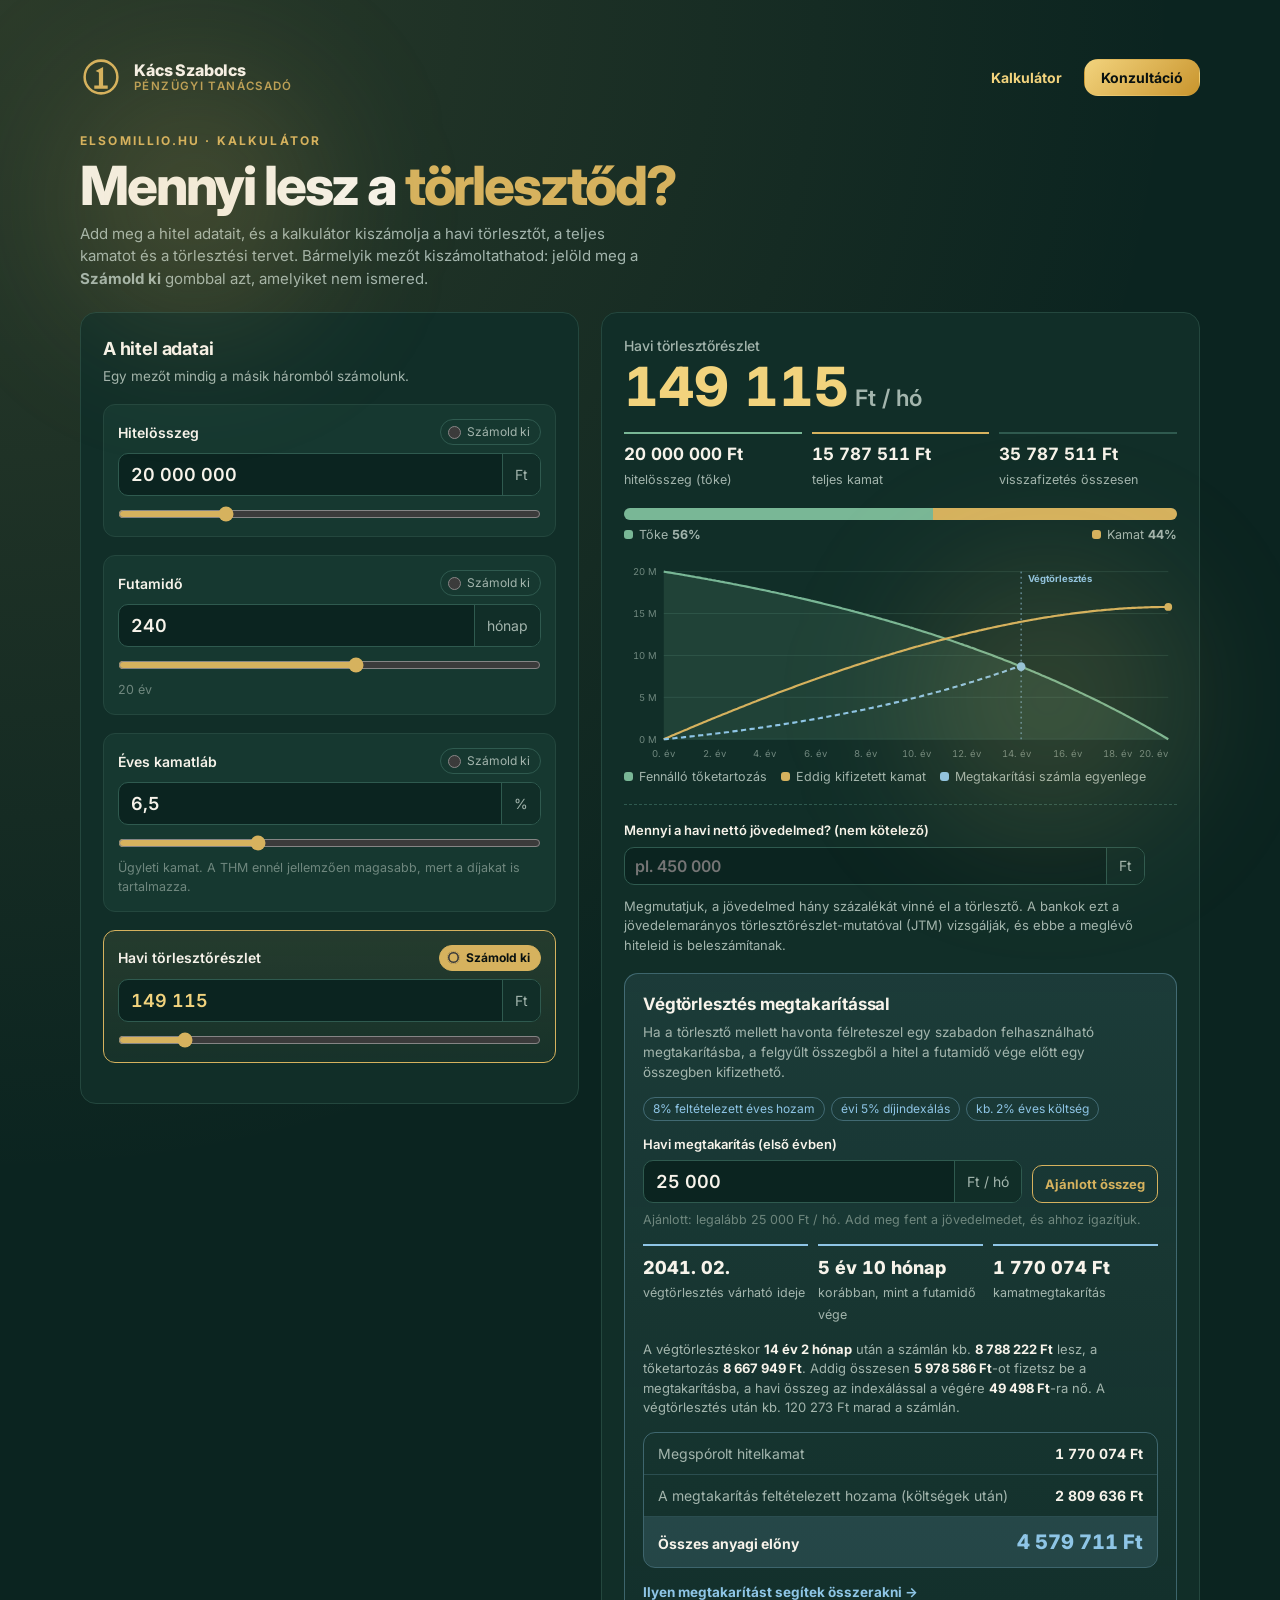
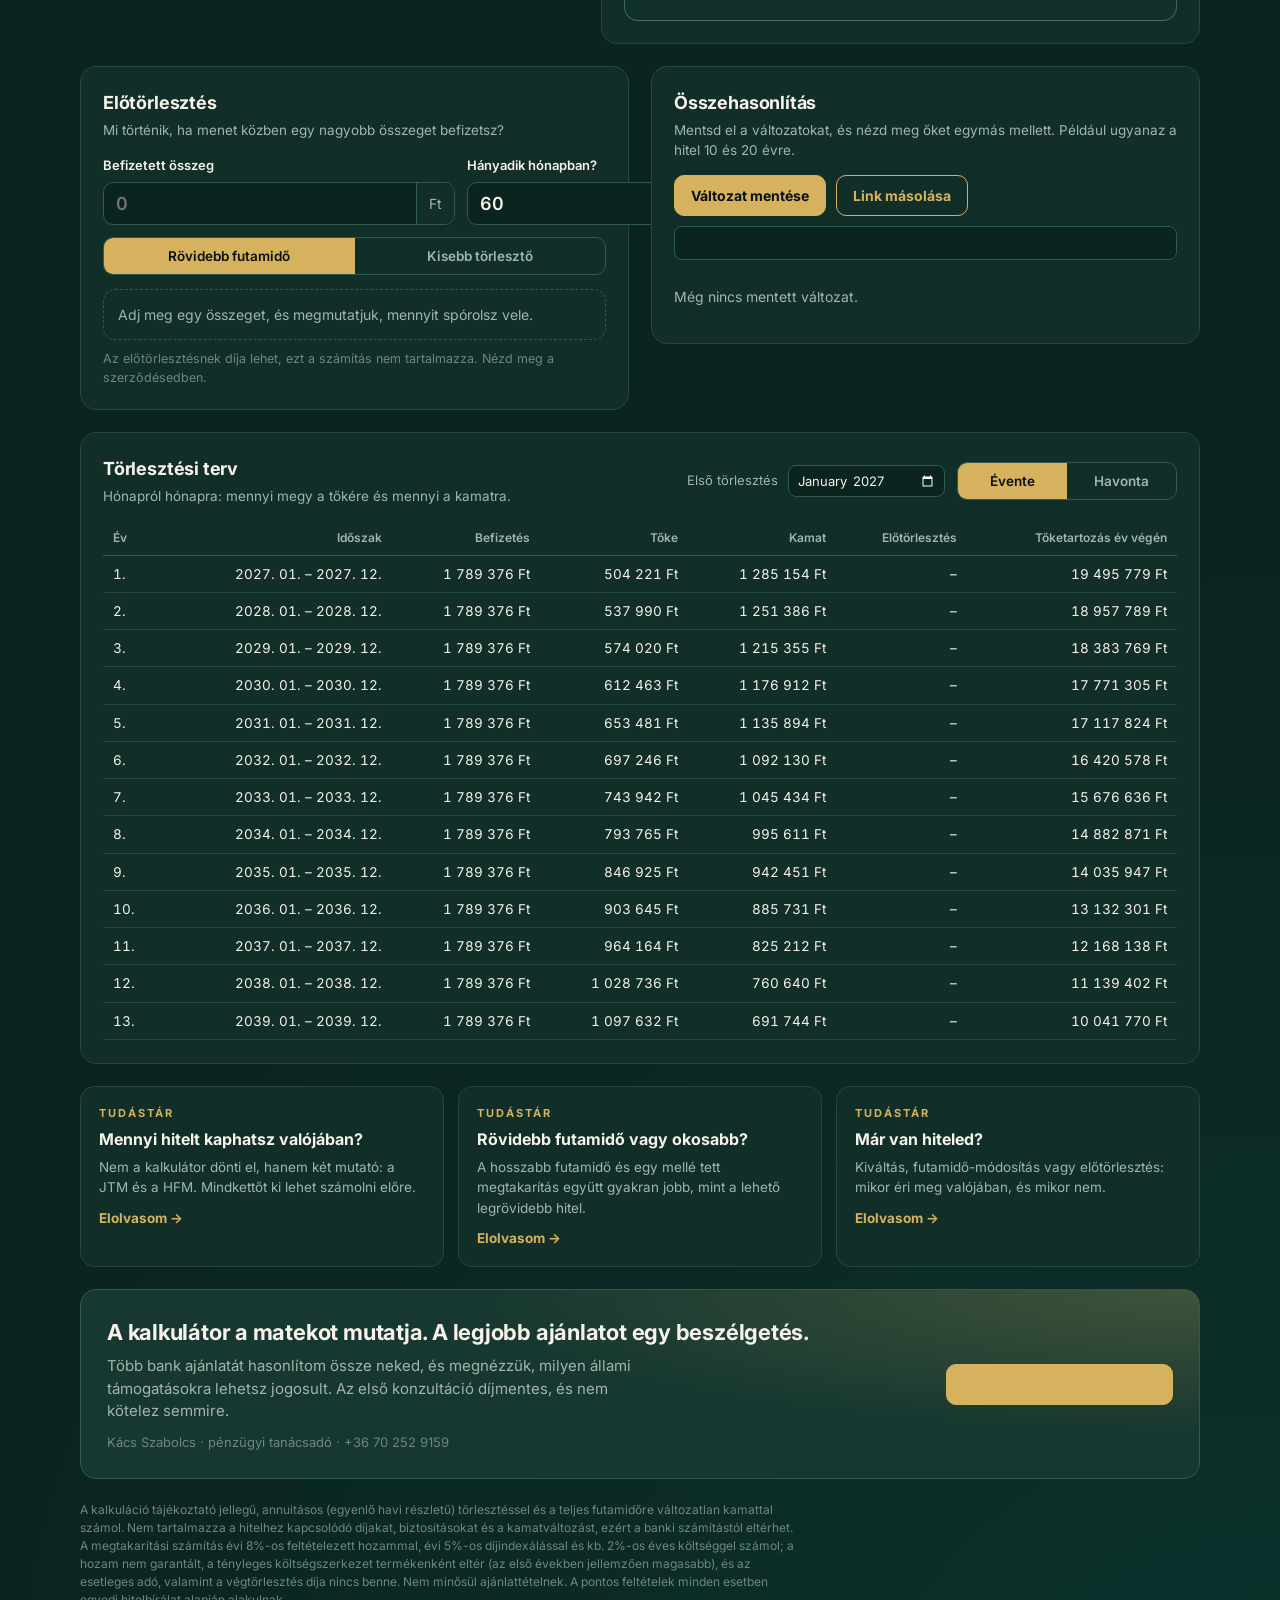
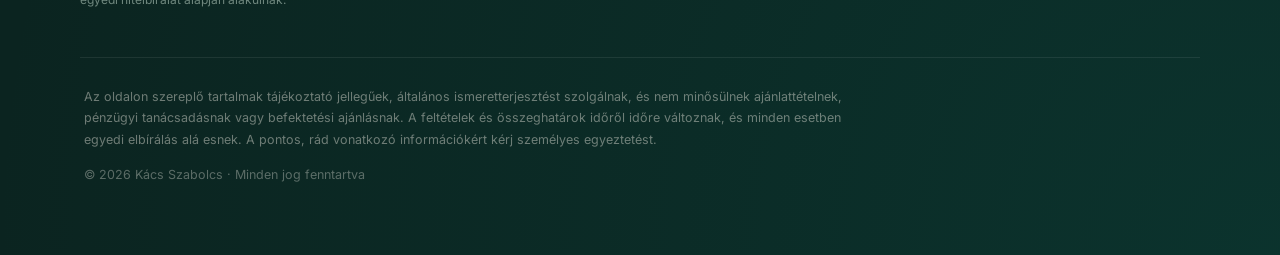
==== kalkulator.html @ 51ffd2d7 "Hitelkalkulátor aloldal, mini-kalkulátor, menü és kártyaháttérképek Új /kalkulator aloldal a kész ka" ====
<!doctype html>
<html lang="hu">
<head>
  <meta charset="utf-8" />
  <meta name="viewport" content="width=device-width, initial-scale=1" />
  <title>Hitelkalkulátor – törlesztő, előtörlesztés, végtörlesztés | elsomillio.hu</title>
  <meta name="description" content="Ingyenes annuitásos hitelkalkulátor: havi törlesztő, teljes kamat, törlesztési terv, előtörlesztés és végtörlesztés megtakarítással. Kács Szabolcs pénzügyi tanácsadó, elsomillio.hu." />
  <meta name="theme-color" content="#0b2420" />
  <link rel="canonical" href="https://elsomillio.hu/kalkulator" />

  <link rel="icon" href="/favicon.ico" sizes="any" />
  <link rel="icon" href="/favicon.svg" type="image/svg+xml" />
  <link rel="apple-touch-icon" href="/apple-touch-icon.png" />

  <meta property="og:type" content="website" />
  <meta property="og:site_name" content="elsomillio.hu" />
  <meta property="og:locale" content="hu_HU" />
  <meta property="og:url" content="https://elsomillio.hu/kalkulator" />
  <meta property="og:title" content="Hitelkalkulátor – mennyi lesz a törlesztőd?" />
  <meta property="og:description" content="Havi törlesztő, teljes kamat, előtörlesztés és végtörlesztés megtakarítással. Számold ki, mielőtt bemész a bankba." />
  <meta property="og:image" content="https://elsomillio.hu/og-image.png" />
  <meta property="og:image:width" content="1200" />
  <meta property="og:image:height" content="630" />
  <meta name="twitter:card" content="summary_large_image" />
  <meta name="twitter:title" content="Hitelkalkulátor – mennyi lesz a törlesztőd?" />
  <meta name="twitter:description" content="Havi törlesztő, teljes kamat, előtörlesztés és végtörlesztés megtakarítással." />
  <meta name="twitter:image" content="https://elsomillio.hu/og-image.png" />

  <link rel="preconnect" href="https://fonts.googleapis.com">
  <link rel="preconnect" href="https://fonts.gstatic.com" crossorigin>
  <link href="https://fonts.googleapis.com/css2?family=Inter:wght@400;500;600;700;800;900&display=swap" rel="stylesheet">
  <link rel="stylesheet" href="/style.css" />
<style>
/* Hitelkalkulátor. Minden szabály a .calc konténerre van szűkítve, az ütköző osztálynevek calc- előtagot kaptak,
   hogy a weboldal fejléce, lábléce és gombjai (style.css) érintetlenek maradjanak. Színek: a weboldal palettája. */
:root{
  --bg:#0b2420; --panel:#112E28; --panel2:#163830; --line:#24473E; --line2:#2F5A4F;
  --fg:#f7f3ea; --muted:#A3B5AD; --faint:#6F877E;
  --gold:#d6b25e; --gold2:#f2d37d; --ongold:#09110f;
  --principal:#79B796; --warn:#E39A6B; --save:#8EC5E6;
  --font:'Inter',system-ui,-apple-system,'Segoe UI',Roboto,Arial,sans-serif;
  --r:16px;
  color-scheme:dark;
}
.calc{display:grid;grid-template-columns:minmax(0,1fr);gap:22px;font-size:15px;line-height:1.5}
.calc > *, .calc .panel{min-width:0}
.calc a{color:var(--gold)}
.calc .num{font-variant-numeric:tabular-nums}
.calc h1,.calc h2,.calc h3{margin:0;text-wrap:balance;letter-spacing:-.01em}
.calc-eyebrow{font-size:12px;font-weight:700;letter-spacing:.18em;text-transform:uppercase;color:var(--gold)}
.calc-head{display:grid;gap:8px;padding-top:8px}
.calc-head h1{font-size:clamp(32px,5vw,54px);font-weight:800;line-height:1.05;letter-spacing:-.04em}
.calc-head h1 span{color:var(--gold)}
.calc-head p{color:var(--muted);margin:0;max-width:62ch}

.calc .panel{background:var(--panel);border:1px solid var(--line);border-radius:var(--r);padding:22px}
.calc .panel h2{font-size:18px;font-weight:700}
.calc .panel .sub{color:var(--muted);font-size:13.5px;margin:4px 0 0}
.calc .top{display:grid;grid-template-columns:minmax(0,5fr) minmax(0,6fr);gap:22px;align-items:start}
@media (max-width:860px){.calc .top{grid-template-columns:1fr}}

/* bemenetek */
.calc .fields{display:grid;gap:18px;margin-top:18px}
.calc .field{display:grid;gap:8px;padding:14px;border-radius:12px;border:1px solid var(--line);background:var(--panel2);transition:border-color .15s}
.calc .field.target{border-color:var(--gold);background:linear-gradient(180deg,rgba(214,178,94,.10),rgba(214,178,94,.03))}
.calc .frow{display:flex;justify-content:space-between;align-items:center;gap:10px}
.calc .field label.l{font-weight:600;font-size:14px}
.calc .tgt{display:inline-flex;align-items:center;gap:6px;font-size:12px;color:var(--muted);cursor:pointer;user-select:none;
  border:1px solid var(--line2);border-radius:99px;padding:3px 10px 3px 7px}
.calc .tgt input{accent-color:var(--gold);margin:0}
.calc .field.target .tgt{color:var(--ongold);background:var(--gold);border-color:var(--gold);font-weight:700}
.calc .inbox{display:flex;align-items:stretch;border:1px solid var(--line2);border-radius:10px;overflow:hidden;background:var(--bg)}
.calc .inbox input{flex:1;min-width:0;background:transparent;border:0;color:var(--fg);font:600 18px var(--font);padding:10px 12px;font-variant-numeric:tabular-nums}
.calc .inbox input:focus{outline:none}
.calc .inbox:focus-within{border-color:var(--gold)}
.calc .inbox .unit{display:flex;align-items:center;padding:0 12px;color:var(--muted);font-size:14px;border-left:1px solid var(--line2);background:var(--panel)}
.calc .field.target .inbox input{color:var(--gold2)}
.calc .field.target input[readonly]{cursor:default}
.calc .hint{font-size:12.5px;color:var(--faint)}
.calc input[type=range]{width:100%;accent-color:var(--gold);margin:2px 0 0}
.calc .err{color:var(--warn);font-size:13px;min-height:0}

/* eredmény */
.calc .result{display:grid;gap:18px}
.calc-hero{display:grid;gap:4px}
.calc-hero .lbl{color:var(--muted);font-size:14px}
.calc-hero .big{font-size:clamp(36px,6vw,54px);font-weight:800;line-height:1;color:var(--gold2)}
.calc-hero .big small{font-size:.42em;font-weight:600;color:var(--muted);margin-left:6px}
.calc .kpis{display:grid;grid-template-columns:repeat(3,minmax(0,1fr));gap:10px}
@media (max-width:520px){.calc .kpis{grid-template-columns:1fr 1fr}}
.calc .kpi{border-top:2px solid var(--line2);padding-top:8px}
.calc .kpi b{display:block;font-size:17px;font-weight:700}
.calc .kpi span{font-size:12.5px;color:var(--muted)}
.calc .kpi.int{border-color:var(--gold)} .calc .kpi.pr{border-color:var(--principal)}
.calc .ratio{display:grid;gap:6px}
.calc .ratio .bar{display:flex;height:12px;border-radius:99px;overflow:hidden;background:var(--line)}
.calc .ratio .bar i{display:block;height:100%}
.calc .ratio .legend{display:flex;justify-content:space-between;font-size:12.5px;color:var(--muted)}
.calc .dot{display:inline-block;width:9px;height:9px;border-radius:3px;margin-right:6px;vertical-align:0}
.calc .chart svg{width:100%;height:auto;display:block}
.calc .chart text{fill:var(--faint);font:11px var(--font);font-variant-numeric:tabular-nums}
.calc .chartleg{display:flex;flex-wrap:wrap;gap:14px;font-size:12.5px;color:var(--muted);margin-top:6px}

/* jövedelem-ellenőrzés */
.calc .jtm{display:grid;grid-template-columns:minmax(0,1fr) auto;gap:12px;align-items:end;padding-top:16px;border-top:1px dashed var(--line2)}
.calc .jtm .inbox input{font-size:16px;padding:8px 10px}
.calc .pill{display:inline-block;font-size:12.5px;font-weight:700;border-radius:99px;padding:4px 10px;white-space:nowrap}
.calc .pill.ok{background:rgba(121,183,150,.16);color:var(--principal)}
.calc .pill.mid{background:rgba(214,178,94,.16);color:var(--gold2)}
.calc .pill.hi{background:rgba(227,154,107,.16);color:var(--warn)}
.calc .jtm p{grid-column:1/-1;margin:0;font-size:13px;color:var(--muted)}

/* végtörlesztés megtakarítással */
.calc .savebox{display:grid;gap:14px;padding:18px;border-radius:14px;border:1px solid rgba(142,197,230,.35);
  background:linear-gradient(180deg,rgba(142,197,230,.09),rgba(142,197,230,.02))}
.calc .savebox h3{font-size:17px}
.calc .savebox .sub{margin:0}
.calc .assume{display:flex;flex-wrap:wrap;gap:6px}
.calc .assume span{font-size:12px;color:var(--save);border:1px solid rgba(142,197,230,.35);border-radius:99px;padding:2px 9px}
.calc .feerow{display:grid;grid-template-columns:minmax(0,1fr) auto;gap:10px;align-items:end}
.calc .feerow .calc-btn{padding:10px 12px;font-size:13px}
.calc .savekpis{display:grid;grid-template-columns:repeat(3,minmax(0,1fr));gap:10px}
@media (max-width:520px){.calc .savekpis{grid-template-columns:1fr}}
.calc .savekpis div{border-top:2px solid var(--save);padding-top:8px}
.calc .savekpis b{display:block;font-size:18px;font-weight:800}
.calc .savekpis span{font-size:12.5px;color:var(--muted)}
.calc .savenote{font-size:13px;color:var(--muted);margin:0}
.calc .savenote b{color:var(--fg)}
.calc .sumbox{display:grid;border-radius:12px;overflow:hidden;border:1px solid rgba(142,197,230,.35)}
.calc .sumbox:empty{display:none}
.calc .sumrow{display:flex;justify-content:space-between;align-items:baseline;gap:12px;padding:10px 14px;font-size:14px;color:var(--muted);
  border-bottom:1px solid rgba(142,197,230,.18)}
.calc .sumrow b{color:var(--fg);font-weight:700;white-space:nowrap}
.calc .sumrow.tot{border-bottom:0;background:rgba(142,197,230,.14);color:var(--fg);font-weight:700}
.calc .sumrow.tot b{color:var(--save);font-size:20px;font-weight:800}
.calc .savego{color:var(--save);font-weight:700;font-size:13.5px;text-decoration:none}

/* második sor */
.calc .duo{display:grid;grid-template-columns:minmax(0,1fr) minmax(0,1fr);gap:22px;align-items:start}
@media (max-width:860px){.calc .duo{grid-template-columns:1fr}}
.calc .grid2{display:grid;grid-template-columns:1fr 1fr;gap:12px;margin-top:16px}
@media (max-width:520px){.calc .grid2{grid-template-columns:1fr}}
.calc .mini label{display:block;font-size:13px;font-weight:600;margin-bottom:6px}
.calc .seg{display:flex;border:1px solid var(--line2);border-radius:10px;overflow:hidden;margin-top:12px}
.calc .seg button{flex:1;background:transparent;color:var(--muted);border:0;padding:10px 8px;font:600 13.5px var(--font);cursor:pointer}
.calc .seg button[aria-pressed=true]{background:var(--gold);color:var(--ongold)}
.calc .save{margin-top:14px;padding:14px;border-radius:12px;background:rgba(121,183,150,.10);border:1px solid rgba(121,183,150,.3);font-size:14px}
.calc .save b{color:var(--principal)}
.calc .save.none{background:transparent;border-style:dashed;border-color:var(--line2);color:var(--muted)}
.calc-btn{display:inline-flex;align-items:center;justify-content:center;gap:8px;border-radius:10px;padding:11px 16px;font:700 14px var(--font);
  cursor:pointer;border:1px solid var(--gold);background:var(--gold);color:var(--ongold);text-decoration:none}
.calc-btn.ghost{background:transparent;color:var(--gold)}
.calc .calc-btn:focus-visible,.calc .seg button:focus-visible,.calc .tgt:focus-within,.calc button:focus-visible{outline:2px solid var(--gold2);outline-offset:2px}
.calc-actions{display:flex;flex-wrap:wrap;gap:10px;margin-top:14px}
.calc .cmpwrap{overflow-x:auto;margin-top:14px}
.calc table{border-collapse:collapse;width:100%;font-size:13.5px;font-variant-numeric:tabular-nums}
.calc th{font-size:12px;color:var(--muted);font-weight:600;text-align:right;padding:8px 10px;border-bottom:1px solid var(--line2);white-space:nowrap}
.calc td{text-align:right;padding:8px 10px;border-bottom:1px solid var(--line);white-space:nowrap}
.calc th:first-child,.calc td:first-child{text-align:left}
.calc tr.pp td{background:rgba(214,178,94,.08)}
.calc td .x{background:none;border:0;color:var(--faint);cursor:pointer;font-size:16px}
.calc .empty{color:var(--muted);font-size:14px;margin-top:12px}
.calc .linkout{display:flex;gap:8px;margin-top:10px}
.calc .linkout input{flex:1;min-width:0;background:var(--bg);border:1px solid var(--line2);border-radius:8px;color:var(--muted);padding:8px 10px;font:13px var(--font)}

/* tábla */
.calc .thead{display:flex;flex-wrap:wrap;justify-content:space-between;align-items:center;gap:12px}
.calc .thead .seg{margin:0;min-width:220px}
.calc .tablewrap{overflow-x:auto;margin-top:14px;max-height:520px;overflow-y:auto}
.calc .tablewrap th{position:sticky;top:0;background:var(--panel)}
.calc .startd{display:flex;align-items:center;gap:10px;font-size:13px;color:var(--muted)}
.calc .startd input{background:var(--bg);border:1px solid var(--line2);border-radius:8px;color:var(--fg);padding:6px 8px;font:13px var(--font)}

/* tovább az oldalra */
.calc .guide{display:grid;grid-template-columns:repeat(3,minmax(0,1fr));gap:14px}
@media (max-width:860px){.calc .guide{grid-template-columns:1fr}}
.calc .gcard{display:grid;gap:6px;align-content:start;padding:18px;border-radius:14px;border:1px solid var(--line);background:var(--panel);text-decoration:none;color:var(--fg);transition:border-color .15s,transform .15s}
.calc .gcard:hover{border-color:var(--gold);transform:translateY(-2px)}
.calc .gcard .calc-eyebrow{font-size:11px}
.calc .gcard b{font-size:16px}
.calc .gcard p{margin:0;color:var(--muted);font-size:13.5px}
.calc .gcard .go{color:var(--gold);font-weight:700;font-size:13.5px;margin-top:4px}
.calc .gcard.hot{border-color:rgba(214,178,94,.6)}
.calc-cta{display:grid;grid-template-columns:minmax(0,1fr) auto;gap:18px;align-items:center;padding:26px;border-radius:var(--r);
  background:radial-gradient(120% 140% at 100% 0%,rgba(214,178,94,.22),transparent 55%),var(--panel2);border:1px solid var(--line2)}
.calc-cta h2{font-size:22px}
.calc-cta p{margin:6px 0 0;color:var(--muted);max-width:60ch}
.calc-cta .who{font-size:13px;color:var(--faint);margin-top:10px}
@media (max-width:640px){.calc-cta{grid-template-columns:1fr}}
.calc .fine{font-size:12px;color:var(--faint);max-width:90ch;margin:0}
@media (prefers-reduced-motion:reduce){.calc *{transition:none!important}}
</style>
</head>

<body>
  <div class="bg-glow one"></div>
  <div class="bg-glow two"></div>

  <main class="page">

    <header class="brand">
      <a class="brand-mark" href="/" aria-label="elsomillio.hu — vissza a főoldalra">
        <svg viewBox="0 0 100 100" aria-hidden="true" focusable="false">
          <circle cx="50" cy="50" r="39" fill="none" stroke="#d6b25e" stroke-width="6" />
          <path d="M37 36 L55 26 L55 70 L66 70 L66 78 L34 78 L34 70 L45 70 L45 39 Z" fill="#d6b25e" />
        </svg>
        <span class="brand-name">Kács Szabolcs<small>pénzügyi tanácsadó</small></span>
      </a>
      <nav class="brand-nav" aria-label="Fő navigáció">
        <a class="brand-link" href="/kalkulator" aria-current="page">Kalkulátor</a>
        <a class="brand-cta" href="/#konzultacio">Konzultáció</a>
      </nav>
    </header>

<div class="calc">
  <div class="calc-head">
    <div class="calc-eyebrow">elsomillio.hu · Kalkulátor</div>
    <h1>Mennyi lesz a <span>törlesztőd?</span></h1>
    <p>Add meg a hitel adatait, és a kalkulátor kiszámolja a havi törlesztőt, a teljes kamatot és a törlesztési tervet. Bármelyik mezőt kiszámoltathatod: jelöld meg a <b>Számold ki</b> gombbal azt, amelyiket nem ismered.</p>
  </div>

  <div class="top">
    <section class="panel" aria-labelledby="h-adatok">
      <h2 id="h-adatok">A hitel adatai</h2>
      <p class="sub">Egy mezőt mindig a másik háromból számolunk.</p>
      <div class="fields">
        <div class="field" data-f="amount">
          <div class="frow"><label class="l" for="amount">Hitelösszeg</label>
            <label class="tgt"><input type="radio" name="target" value="amount">Számold ki</label></div>
          <div class="inbox"><input id="amount" inputmode="numeric" autocomplete="off"><span class="unit">Ft</span></div>
          <input type="range" id="amount_r" min="500000" max="80000000" step="100000" aria-label="Hitelösszeg csúszka">
        </div>
        <div class="field" data-f="months">
          <div class="frow"><label class="l" for="months">Futamidő</label>
            <label class="tgt"><input type="radio" name="target" value="months">Számold ki</label></div>
          <div class="inbox"><input id="months" inputmode="numeric" autocomplete="off"><span class="unit">hónap</span></div>
          <input type="range" id="months_r" min="6" max="420" step="6" aria-label="Futamidő csúszka">
          <span class="hint" id="months_h"></span>
        </div>
        <div class="field" data-f="rate">
          <div class="frow"><label class="l" for="rate">Éves kamatláb</label>
            <label class="tgt"><input type="radio" name="target" value="rate">Számold ki</label></div>
          <div class="inbox"><input id="rate" inputmode="decimal" autocomplete="off"><span class="unit">%</span></div>
          <input type="range" id="rate_r" min="0" max="20" step="0.05" aria-label="Kamatláb csúszka">
          <span class="hint">Ügyleti kamat. A THM ennél jellemzően magasabb, mert a díjakat is tartalmazza.</span>
        </div>
        <div class="field" data-f="payment">
          <div class="frow"><label class="l" for="payment">Havi törlesztőrészlet</label>
            <label class="tgt"><input type="radio" name="target" value="payment" checked>Számold ki</label></div>
          <div class="inbox"><input id="payment" inputmode="numeric" autocomplete="off"><span class="unit">Ft</span></div>
          <input type="range" id="payment_r" min="5000" max="1000000" step="1000" aria-label="Törlesztőrészlet csúszka">
        </div>
        <div class="err" id="err" role="status"></div>
      </div>
    </section>

    <section class="panel result" aria-labelledby="h-ered">
      <div class="calc-hero">
        <h2 id="h-ered" class="lbl" style="font-weight:500;font-size:14px">Havi törlesztőrészlet</h2>
        <div class="big num" id="r_pay">–</div>
      </div>
      <div class="kpis">
        <div class="kpi pr"><b class="num" id="r_amount">–</b><span>hitelösszeg (tőke)</span></div>
        <div class="kpi int"><b class="num" id="r_int">–</b><span>teljes kamat</span></div>
        <div class="kpi"><b class="num" id="r_total">–</b><span>visszafizetés összesen</span></div>
      </div>
      <div class="ratio">
        <div class="bar"><i id="bar_p" style="background:var(--principal)"></i><i id="bar_i" style="background:var(--gold)"></i></div>
        <div class="legend"><span><i class="dot" style="background:var(--principal)"></i>Tőke <b class="num" id="p_pct"></b></span><span><i class="dot" style="background:var(--gold)"></i>Kamat <b class="num" id="i_pct"></b></span></div>
      </div>
      <div class="chart">
        <svg id="chart" viewBox="0 0 640 230" role="img" aria-label="Tőketartozás és összes befizetett kamat évenként"></svg>
        <div class="chartleg">
          <span><i class="dot" style="background:var(--principal)"></i>Fennálló tőketartozás</span>
          <span><i class="dot" style="background:var(--gold)"></i>Eddig kifizetett kamat</span>
          <span id="leg_base" hidden><i class="dot" style="background:var(--faint)"></i>Előtörlesztés nélkül</span>
          <span id="leg_save" hidden><i class="dot" style="background:var(--save)"></i>Megtakarítási számla egyenlege</span>
        </div>
      </div>
      <div class="jtm">
        <div class="mini">
          <label for="income">Mennyi a havi nettó jövedelmed? (nem kötelező)</label>
          <div class="inbox"><input id="income" inputmode="numeric" autocomplete="off" placeholder="pl. 450 000"><span class="unit">Ft</span></div>
        </div>
        <span class="pill" id="jtm_pill" hidden></span>
        <p id="jtm_txt">Megmutatjuk, a jövedelmed hány százalékát vinné el a törlesztő. A bankok ezt a jövedelemarányos törlesztőrészlet-mutatóval (JTM) vizsgálják, és ebbe a meglévő hiteleid is beleszámítanak.</p>
      </div>

      <div class="savebox" aria-labelledby="h-save">
        <div>
          <h3 id="h-save">Végtörlesztés megtakarítással</h3>
          <p class="sub" style="margin-top:4px">Ha a törlesztő mellett havonta félreteszel egy szabadon felhasználható megtakarításba, a felgyűlt összegből a hitel a futamidő vége előtt egy összegben kifizethető.</p>
        </div>
        <div class="assume"><span>8% feltételezett éves hozam</span><span>évi 5% díjindexálás</span><span>kb. 2% éves költség</span></div>
        <div class="feerow">
          <div class="mini">
            <label for="sav_fee">Havi megtakarítás (első évben)</label>
            <div class="inbox"><input id="sav_fee" inputmode="numeric" autocomplete="off"><span class="unit">Ft / hó</span></div>
          </div>
          <button class="calc-btn ghost" type="button" id="sav_reset">Ajánlott összeg</button>
        </div>
        <p class="hint" id="sav_hint" style="margin:-6px 0 0"></p>
        <div class="savekpis" id="sav_kpis">
          <div><b class="num" id="sav_date">–</b><span>végtörlesztés várható ideje</span></div>
          <div><b class="num" id="sav_early">–</b><span>korábban, mint a futamidő vége</span></div>
          <div><b class="num" id="sav_int">–</b><span>kamatmegtakarítás</span></div>
        </div>
        <p class="savenote" id="sav_note"></p>
        <div class="sumbox" id="sav_total" aria-live="polite"></div>
        <a class="savego" href="/#megtakaritas">Ilyen megtakarítást segítek összerakni →</a>
      </div>
    </section>
  </div>

  <div class="duo">
    <section class="panel" aria-labelledby="h-elo">
      <h2 id="h-elo">Előtörlesztés</h2>
      <p class="sub">Mi történik, ha menet közben egy nagyobb összeget befizetsz?</p>
      <div class="grid2">
        <div class="mini"><label for="pp_amount">Befizetett összeg</label>
          <div class="inbox"><input id="pp_amount" inputmode="numeric" autocomplete="off" placeholder="0"><span class="unit">Ft</span></div></div>
        <div class="mini"><label for="pp_month">Hányadik hónapban?</label>
          <div class="inbox"><input id="pp_month" inputmode="numeric" autocomplete="off"><span class="unit">. hónap</span></div></div>
      </div>
      <div class="seg" role="group" aria-label="Előtörlesztés módja">
        <button type="button" id="pp_mode_term" aria-pressed="true">Rövidebb futamidő</button>
        <button type="button" id="pp_mode_pay" aria-pressed="false">Kisebb törlesztő</button>
      </div>
      <div class="save none" id="pp_res">Adj meg egy összeget, és megmutatjuk, mennyit spórolsz vele.</div>
      <p class="hint" style="margin:10px 0 0">Az előtörlesztésnek díja lehet, ezt a számítás nem tartalmazza. Nézd meg a szerződésedben.</p>
    </section>

    <section class="panel" aria-labelledby="h-cmp">
      <h2 id="h-cmp">Összehasonlítás</h2>
      <p class="sub">Mentsd el a változatokat, és nézd meg őket egymás mellett. Például ugyanaz a hitel 10 és 20 évre.</p>
      <div class="calc-actions">
        <button class="calc-btn" type="button" id="cmp_add">Változat mentése</button>
        <button class="calc-btn ghost" type="button" id="link_copy">Link másolása</button>
      </div>
      <div class="linkout" id="linkbox" hidden><input id="linktxt" readonly aria-label="Megosztható link"></div>
      <div class="cmpwrap"><table id="cmp" hidden><thead><tr><th>Változat</th><th>Összeg</th><th>Futamidő</th><th>Kamat</th><th>Törlesztő</th><th>Teljes kamat</th><th></th></tr></thead><tbody></tbody></table></div>
      <p class="empty" id="cmp_empty">Még nincs mentett változat.</p>
    </section>
  </div>

  <section class="panel" aria-labelledby="h-tabla">
    <div class="thead">
      <div><h2 id="h-tabla">Törlesztési terv</h2><p class="sub">Hónapról hónapra: mennyi megy a tőkére és mennyi a kamatra.</p></div>
      <div style="display:flex;flex-wrap:wrap;gap:12px;align-items:center">
        <label class="startd" for="start">Első törlesztés <input type="month" id="start"></label>
        <div class="seg" role="group" aria-label="Táblázat nézet">
          <button type="button" id="v_year" aria-pressed="true">Évente</button>
          <button type="button" id="v_month" aria-pressed="false">Havonta</button>
        </div>
      </div>
    </div>
    <div class="tablewrap"><table id="sched"><thead></thead><tbody></tbody></table></div>
  </section>

  <section class="guide" aria-label="Tovább a Tudástárba">
    <a class="gcard" id="g1" href="/#mennyit-kaphatok">
      <span class="calc-eyebrow">Tudástár</span><b>Mennyi hitelt kaphatsz valójában?</b>
      <p>Nem a kalkulátor dönti el, hanem két mutató: a JTM és a HFM. Mindkettőt ki lehet számolni előre.</p><span class="go">Elolvasom →</span></a>
    <a class="gcard" id="g2" href="/#okoshitel">
      <span class="calc-eyebrow">Tudástár</span><b>Rövidebb futamidő vagy okosabb?</b>
      <p>A hosszabb futamidő és egy mellé tett megtakarítás együtt gyakran jobb, mint a lehető legrövidebb hitel.</p><span class="go">Elolvasom →</span></a>
    <a class="gcard" id="g3" href="/#hitelkivaltas">
      <span class="calc-eyebrow">Tudástár</span><b>Már van hiteled?</b>
      <p>Kiváltás, futamidő-módosítás vagy előtörlesztés: mikor éri meg valójában, és mikor nem.</p><span class="go">Elolvasom →</span></a>
  </section>

  <section class="calc-cta" aria-labelledby="h-cta">
    <div>
      <h2 id="h-cta">A kalkulátor a matekot mutatja. A legjobb ajánlatot egy beszélgetés.</h2>
      <p id="cta_txt">Több bank ajánlatát hasonlítom össze neked, és megnézzük, milyen állami támogatásokra lehetsz jogosult. Az első konzultáció díjmentes, és nem kötelez semmire.</p>
      <div class="who">Kács Szabolcs · pénzügyi tanácsadó · +36 70 252 9159</div>
    </div>
    <a class="calc-btn" id="cta_btn" href="/#konzultacio">Ingyenes konzultációt kérek</a>
  </section>

  <p class="fine">A kalkuláció tájékoztató jellegű, annuitásos (egyenlő havi részletű) törlesztéssel és a teljes futamidőre változatlan kamattal számol. Nem tartalmazza a hitelhez kapcsolódó díjakat, biztosításokat és a kamatváltozást, ezért a banki számítástól eltérhet. A megtakarítási számítás évi 8%-os feltételezett hozammal, évi 5%-os díjindexálással és kb. 2%-os éves költséggel számol; a hozam nem garantált, a tényleges költségszerkezet termékenként eltér (az első években jellemzően magasabb), és az esetleges adó, valamint a végtörlesztés díja nincs benne. Nem minősül ajánlattételnek. A pontos feltételek minden esetben egyedi hitelbírálat alapján alakulnak.</p>
</div>

    <footer class="site-footer">
      <p>
        Az oldalon szereplő tartalmak tájékoztató jellegűek, általános ismeretterjesztést szolgálnak,
        és nem minősülnek ajánlattételnek, pénzügyi tanácsadásnak vagy befektetési ajánlásnak.
        A feltételek és összeghatárok időről időre változnak, és minden esetben egyedi elbírálás alá esnek.
        A pontos, rád vonatkozó információkért kérj személyes egyeztetést.
      </p>
      <p class="copy">© <span id="year">2026</span> Kács Szabolcs · Minden jog fenntartva</p>
    </footer>

    <nav class="mobile-bar">
      <a href="tel:+36702529159">📞 Hívás</a>
      <a href="https://wa.me/36702529159">💬 WhatsApp</a>
      <a href="/#konzultacio" id="mobile_cta">📅 Konzultáció</a>
    </nav>

  </main>

<script>
(() => {
  const $ = id => document.getElementById(id);
  const ft = v => Math.round(v).toLocaleString('hu-HU').replace(/[  ]/g, ' ') + ' Ft';
  const mft = v => (v / 1e6).toLocaleString('hu-HU', {maximumFractionDigits: v < 1e7 ? 1 : 0}) + ' M';
  const parse = s => { const n = parseFloat(String(s).replace(/\s/g, '').replace(',', '.')); return isFinite(n) ? n : NaN; };
  const fmtIn = (f, v) => f === 'rate' ? (Math.round(v * 100) / 100).toLocaleString('hu-HU') :
                          Math.round(v).toLocaleString('hu-HU').replace(/[  ]/g, ' ');
  const yrs = m => { const y = Math.floor(m / 12), r = m % 12; return (y ? y + ' év' : '') + (y && r ? ' ' : '') + (r ? r + ' hónap' : ''); };

  // ---- annuitás képletek ----
  const pay = (A, n, ry) => { const r = ry / 1200; return r === 0 ? A / n : A * r / (1 - Math.pow(1 + r, -n)); };
  const amountOf = (P, n, ry) => { const r = ry / 1200; return r === 0 ? P * n : P * (1 - Math.pow(1 + r, -n)) / r; };
  const monthsOf = (A, P, ry) => { const r = ry / 1200; if (r === 0) return Math.ceil(A / P);
    if (P <= A * r) return Infinity; return Math.ceil(-Math.log(1 - A * r / P) / Math.log(1 + r) - 1e-9); };
  const rateOf = (A, n, P) => { if (P * n < A) return NaN; let lo = 0, hi = 100;
    for (let i = 0; i < 80; i++) { const m = (lo + hi) / 2; pay(A, n, m) > P ? hi = m : lo = m; } return (lo + hi) / 2; };

  // ---- állapot ----
  const S = {amount: 20000000, months: 240, rate: 6.5, payment: 0, target: 'payment',
             ppAmount: 0, ppMonth: 60, ppMode: 'term', view: 'year', income: 0,
             saveFee: 25000, saveAuto: true};
  // megtakarítási feltételezések
  const SAV = {ret: 0.08, index: 0.05, cost: 0.02, min: 25000, share: 0.10};
  const recFee = () => S.income > 0 ? Math.max(SAV.min, Math.round(S.income * SAV.share / 5000) * 5000) : SAV.min;
  const FIELDS = ['amount', 'months', 'rate', 'payment'];

  // URL-paraméterek (a megosztott link és a főoldali mini-kalkulátor visszatölti a számítást)
  try { const q = new URLSearchParams(location.search);
    for (const [k, key] of [['a','amount'],['n','months'],['r','rate'],['p','payment']]) if (q.has(k) && isFinite(+q.get(k)) && +q.get(k) >= 0) S[key] = +q.get(k);
    if (FIELDS.includes(q.get('t'))) S.target = q.get('t');
  } catch (e) {}

  const d0 = new Date(); d0.setMonth(d0.getMonth() + 1);
  $('start').value = d0.toISOString().slice(0, 7);

  function solve() {
    const {amount: A, months: n, rate: r, payment: P} = S;
    let err = '';
    if (S.target === 'payment') S.payment = pay(A, n, r);
    else if (S.target === 'amount') S.amount = amountOf(P, n, r);
    else if (S.target === 'months') { const m = monthsOf(A, P, r);
      if (!isFinite(m)) err = 'Ekkora törlesztővel a hitel sosem fogyna el: a részlet nem fedezi a havi kamatot. Emeld a törlesztőt vagy csökkentsd az összeget.';
      else if (m > 600) err = 'A futamidő 50 év fölé menne. Emeld a törlesztőt.';
      else S.months = m; }
    else if (S.target === 'rate') { const x = rateOf(A, n, P);
      if (!isFinite(x)) err = 'A törlesztők összege kevesebb, mint a hitelösszeg, így ehhez nem tartozik pozitív kamat.';
      else if (x > 99) err = 'Ehhez a törlesztőhöz irreálisan magas kamat tartozna.';
      else S.rate = x; }
    return err;
  }

  // törlesztési terv, opcionális előtörlesztéssel
  function schedule(withPP) {
    const r = S.rate / 1200; let bal = S.amount, P = S.payment, rows = [], n = S.months;
    for (let k = 1; k <= 1200 && bal > 0.5; k++) {
      const it = bal * r; let pr = Math.min(P - it, bal); if (k === n && S.target !== 'months') pr = bal;
      let extra = 0;
      bal -= pr;
      if (withPP && S.ppAmount > 0 && k === S.ppMonth && bal > 0) {
        extra = Math.min(S.ppAmount, bal); bal -= extra;
        if (S.ppMode === 'pay' && bal > 0.5) P = pay(bal, n - k, S.rate);
      }
      rows.push({k, pay: pr + it, pr, it, extra, bal: Math.max(bal, 0), P});
    }
    return rows;
  }

  function render() {
    const err = solve();
    $('err').textContent = err;
    FIELDS.forEach(f => {
      const el = $(f), box = el.closest('.field');
      box.classList.toggle('target', S.target === f);
      el.readOnly = S.target === f;
      if (document.activeElement !== el || S.target === f) el.value = fmtIn(f, S[f]);
      $(f + '_r').value = S[f];
    });
    $('months_h').textContent = yrs(Math.round(S.months));
    if (err) return;

    const base = schedule(false), rows = schedule(true);
    const totInt = rows.reduce((s, x) => s + x.it, 0), baseInt = base.reduce((s, x) => s + x.it, 0);
    $('r_pay').innerHTML = ft(S.payment).replace(' Ft', '<small>Ft / hó</small>');
    $('r_amount').textContent = ft(S.amount);
    $('r_int').textContent = ft(baseInt);
    $('r_total').textContent = ft(S.amount + baseInt);
    const pp = S.amount / (S.amount + baseInt) * 100;
    $('bar_p').style.width = pp + '%'; $('bar_i').style.width = (100 - pp) + '%';
    $('p_pct').textContent = Math.round(pp) + '%'; $('i_pct').textContent = Math.round(100 - pp) + '%';

    // előtörlesztés eredménye
    const hasPP = S.ppAmount > 0 && S.ppMonth >= 1 && S.ppMonth < base.length;
    const res = $('pp_res');
    if (!hasPP) { res.className = 'save none';
      res.textContent = S.ppAmount > 0 ? 'A befizetés hónapja essen a futamidőn belülre (1–' + (base.length - 1) + '. hónap).' : 'Adj meg egy összeget, és megmutatjuk, mennyit spórolsz vele.'; }
    else { res.className = 'save';
      const saved = baseInt - totInt;
      res.innerHTML = S.ppMode === 'term'
        ? `Kamatmegtakarítás: <b class="num">${ft(saved)}</b>. A futamidő <b>${yrs(base.length - rows.length) || '0 hónap'}</b>-pal rövidebb lesz, a hitel ${yrs(rows.length)} alatt fut ki.`
        : `Kamatmegtakarítás: <b class="num">${ft(saved)}</b>. Az új havi törlesztő <b class="num">${ft(rows[rows.length - 1].P)}</b> lesz (eddig ${ft(S.payment)}).`;
    }

    const used = hasPP ? rows : base;
    if (S.saveAuto) S.saveFee = recFee();
    const plan = savePlan(used);
    drawSave(plan, used);
    drawChart(used, hasPP ? base : null, plan);
    drawTable(used);
    drawJTM();
    highlightGuide(hasPP);
    updateCta();
  }

  // A konzultációs gomb átadja a számítást a főoldali űrlapnak: /?calc=összeg-hónap-kamat-törlesztő#konzultacio
  function updateCta() {
    const calc = [Math.round(S.amount), Math.round(S.months), Math.round(S.rate * 100) / 100, Math.round(S.payment)].join('-');
    const href = '/?calc=' + calc + '#konzultacio';
    $('cta_btn').href = href;
    $('mobile_cta').href = href;
  }

  // Megtakarítás havonta: befizetés a hónap elején, havi hozam és költség, a díj évente 5%-kal nő.
  // Végtörlesztés abban a hónapban, amikor az egyenleg eléri a még fennálló tőketartozást.
  function savePlan(rows) {
    const rs = Math.pow(1 + SAV.ret, 1 / 12) - 1, cm = Math.pow(1 - SAV.cost, 1 / 12);
    let bal = 0, paid = 0, fee = S.saveFee, pts = [], hit = null;
    if (!(fee > 0)) return {pts, hit};
    for (const r of rows) {
      if (r.k > 1 && (r.k - 1) % 12 === 0) fee *= 1 + SAV.index;
      bal = (bal + fee) * (1 + rs) * cm; paid += fee;
      pts.push({k: r.k, s: bal});
      if (bal >= r.bal && r.k < rows.length) { hit = {k: r.k, bal, paid, loan: r.bal, fee}; break; }
    }
    return {pts, hit, paid, bal};
  }

  const dateOf = k => { const [y0, m0] = $('start').value.split('-').map(Number);
    const d = new Date(y0 || 2026, (m0 || 1) - 1 + k - 1, 1); return d.getFullYear() + '. ' + String(d.getMonth() + 1).padStart(2, '0') + '.'; };

  function drawSave(plan, rows) {
    const rec = recFee();
    if (S.saveAuto) S.saveFee = rec;
    if (document.activeElement !== $('sav_fee')) $('sav_fee').value = fmtIn('saveFee', S.saveFee);
    $('sav_hint').textContent = S.income > 0
      ? `Ajánlott: ${ft(rec)} / hó, a nettó jövedelmed kb. 10%-a (legalább 25 000 Ft).`
      : 'Ajánlott: legalább 25 000 Ft / hó. Add meg fent a jövedelmedet, és ahhoz igazítjuk.';
    if (S.saveFee < SAV.min) $('sav_hint').textContent += ' A kalkuláció 25 000 Ft-tól ad reális képet.';
    const h = plan.hit;
    if (!h) {
      ['sav_date', 'sav_early', 'sav_int'].forEach(id => $(id).textContent = '–');
      $('sav_note').innerHTML = S.saveFee > 0 ? 'Ezzel az összeggel a megtakarítás a futamidő végéig nem éri utol a tőketartozást. Emeld a havi összeget.' : '';
      $('sav_total').innerHTML = '';
      return;
    }
    const totInt = rows.reduce((s, x) => s + x.it, 0), paidInt = rows.slice(0, h.k).reduce((s, x) => s + x.it, 0);
    const early = rows.length - h.k;
    $('sav_date').textContent = dateOf(h.k);
    $('sav_early').textContent = yrs(early);
    $('sav_int').textContent = ft(totInt - paidInt);
    $('sav_note').innerHTML = `A végtörlesztéskor <b>${yrs(h.k)}</b> után a számlán kb. <b>${ft(h.bal)}</b> lesz, a tőketartozás <b>${ft(h.loan)}</b>. ` +
      `Addig összesen <b>${ft(h.paid)}</b>-ot fizetsz be a megtakarításba, a havi összeg az indexálással a végére <b>${ft(h.fee)}</b>-ra nő. ` +
      (h.bal - h.loan > 1000 ? `A végtörlesztés után kb. ${ft(h.bal - h.loan)} marad a számlán.` : '');
    const intSaved = totInt - paidInt, gain = h.bal - h.paid;
    $('sav_total').innerHTML =
      `<div class="sumrow"><span>Megspórolt hitelkamat</span><b class="num">${ft(intSaved)}</b></div>` +
      `<div class="sumrow"><span>A megtakarítás feltételezett hozama (költségek után)</span><b class="num">${ft(gain)}</b></div>` +
      `<div class="sumrow tot"><span>Összes anyagi előny</span><b class="num">${ft(intSaved + gain)}</b></div>`;
  }

  function drawChart(rows, base, plan) {
    const W = 640, H = 230, L = 46, R = 10, T = 10, B = 26, svg = $('chart');
    const N = Math.max(rows.length, base ? base.length : 0);
    const maxY = Math.max(S.amount, (base || rows).reduce((s, x) => s + x.it, 0));
    const x = k => L + (k / N) * (W - L - R), y = v => T + (1 - v / maxY) * (H - T - B);
    const line = (arr, f) => 'M' + x(0) + ',' + y(f(null)) + arr.map(r => 'L' + x(r.k).toFixed(1) + ',' + y(f(r)).toFixed(1)).join('');
    let cum = 0; const cumRows = rows.map(r => ({k: r.k, c: (cum += r.it)}));
    let g = '';
    for (let i = 0; i <= 4; i++) { const v = maxY * i / 4;
      g += `<line x1="${L}" x2="${W - R}" y1="${y(v)}" y2="${y(v)}" stroke="var(--line)" stroke-width="1"/>` +
           `<text x="${L - 8}" y="${y(v) + 4}" text-anchor="end">${mft(v)}</text>`; }
    const yearsN = Math.ceil(N / 12), step = yearsN > 20 ? 5 : yearsN > 8 ? 2 : 1;
    for (let yr = 0; yr <= yearsN; yr += step) { const tx = x(Math.min(yr * 12, N));
      g += `<text x="${tx}" y="${H - 6}" text-anchor="${tx > W - R - 20 ? 'end' : 'middle'}">${yr}. év</text>`; }
    if (base) g += `<path d="${line(base, r => r ? r.bal : S.amount)}" fill="none" stroke="var(--faint)" stroke-width="1.5" stroke-dasharray="4 4"/>`;
    const bp = line(rows, r => r ? r.bal : S.amount);
    g += `<path d="${bp}L${x(rows.length)},${y(0)}L${x(0)},${y(0)}Z" fill="var(--principal)" fill-opacity=".14"/>`;
    g += `<path d="${bp}" fill="none" stroke="var(--principal)" stroke-width="2.5"/>`;
    g += `<path d="${line(cumRows, r => r ? r.c : 0)}" fill="none" stroke="var(--gold)" stroke-width="2.5"/>`;
    const last = cumRows[cumRows.length - 1];
    g += `<circle cx="${x(last.k)}" cy="${y(last.c)}" r="4.5" fill="var(--gold)"/>`;
    if (plan && plan.hit) {
      const h = plan.hit, sp = 'M' + x(0) + ',' + y(0) + plan.pts.map(p => 'L' + x(p.k).toFixed(1) + ',' + y(Math.min(p.s, maxY)).toFixed(1)).join('');
      g += `<path d="${sp}" fill="none" stroke="var(--save)" stroke-width="2.5" stroke-dasharray="6 4"/>`;
      g += `<line x1="${x(h.k)}" x2="${x(h.k)}" y1="${T}" y2="${H - B}" stroke="var(--save)" stroke-width="1" stroke-dasharray="2 4"/>`;
      g += `<circle cx="${x(h.k)}" cy="${y(h.loan)}" r="5" fill="var(--save)"/>`;
      const lx = x(h.k), anchor = lx > W - 120 ? 'end' : 'start', dx = anchor === 'end' ? -8 : 8;
      g += `<text x="${lx + dx}" y="${T + 12}" text-anchor="${anchor}" style="fill:var(--save);font-weight:700">Végtörlesztés</text>`;
    }
    svg.innerHTML = g;
    $('leg_base').hidden = !base;
    $('leg_save').hidden = !(plan && plan.hit);
  }

  function drawTable(rows) {
    const [y0, m0] = $('start').value.split('-').map(Number);
    const date = k => { const d = new Date(y0 || 2026, (m0 || 1) - 1 + k - 1, 1); return d.getFullYear() + '. ' + String(d.getMonth() + 1).padStart(2, '0') + '.'; };
    const thead = $('sched').tHead, tb = $('sched').tBodies[0];
    let h = '';
    if (S.view === 'month') {
      thead.innerHTML = '<tr><th>Hónap</th><th>Dátum</th><th>Törlesztés</th><th>Tőke</th><th>Kamat</th><th>Előtörlesztés</th><th>Tőketartozás</th></tr>';
      rows.forEach(r => h += `<tr class="${r.extra ? 'pp' : ''}"><td>${r.k}.</td><td>${date(r.k)}</td><td>${ft(r.pay)}</td><td>${ft(r.pr)}</td><td>${ft(r.it)}</td><td>${r.extra ? ft(r.extra) : '–'}</td><td>${ft(r.bal)}</td></tr>`);
    } else {
      thead.innerHTML = '<tr><th>Év</th><th>Időszak</th><th>Befizetés</th><th>Tőke</th><th>Kamat</th><th>Előtörlesztés</th><th>Tőketartozás év végén</th></tr>';
      for (let i = 0; i < rows.length; i += 12) { const c = rows.slice(i, i + 12), s = k => c.reduce((a, r) => a + r[k], 0);
        const ex = s('extra');
        h += `<tr class="${ex ? 'pp' : ''}"><td>${i / 12 + 1}.</td><td>${date(c[0].k)} – ${date(c[c.length - 1].k)}</td><td>${ft(s('pay'))}</td><td>${ft(s('pr'))}</td><td>${ft(s('it'))}</td><td>${ex ? ft(ex) : '–'}</td><td>${ft(c[c.length - 1].bal)}</td></tr>`; }
    }
    tb.innerHTML = h;
  }

  function drawJTM() {
    const pill = $('jtm_pill'), t = $('jtm_txt');
    if (!(S.income > 0)) { pill.hidden = true; return; }
    const p = S.payment / S.income * 100; pill.hidden = false;
    pill.textContent = 'A jövedelmed ' + Math.round(p) + '%-a';
    pill.className = 'pill ' + (p <= 30 ? 'ok' : p <= 50 ? 'mid' : 'hi');
    t.innerHTML = p <= 30 ? 'Ez kényelmes arány: rosszabb hónapokban is marad mozgástered. A bank a meglévő hiteleidet is hozzáadja.'
      : p <= 50 ? 'Ez már feszesebb. A bank által engedett felső határ (JTM) függ a jövedelmedtől és a kamatfixálástól, a meglévő hiteleid pedig ebből a keretből vesznek el. <a href="/#mennyit-kaphatok">Hogyan számolják?</a>'
      : 'Ez nagy valószínűséggel a banki limit fölött van, és megterhelő is lehet. Érdemes hosszabb futamidővel vagy kisebb összeggel számolni. <a href="/#konzultacio">Nézzük meg együtt</a>';
  }

  function highlightGuide(hasPP) {
    const p = S.income > 0 ? S.payment / S.income : 0;
    $('g1').classList.toggle('hot', p > .3);
    $('g2').classList.toggle('hot', S.months <= 180 && S.amount >= 5e6);
    $('g3').classList.toggle('hot', hasPP);
  }

  // ---- események ----
  FIELDS.forEach(f => {
    $(f).addEventListener('input', e => { const v = parse(e.target.value); if (v > 0 || (f === 'rate' && v === 0)) { S[f] = f === 'months' ? Math.round(v) : v; render(); } });
    $(f).addEventListener('blur', () => render());
    $(f + '_r').addEventListener('input', e => { if (S.target === f) return; S[f] = +e.target.value; render(); });
  });
  document.querySelectorAll('input[name=target]').forEach(r => { r.checked = r.value === S.target;
    r.addEventListener('change', () => { S.target = r.value; render(); }); });
  $('pp_amount').addEventListener('input', e => { S.ppAmount = parse(e.target.value) || 0; render(); });
  $('pp_month').value = S.ppMonth;
  $('pp_month').addEventListener('input', e => { S.ppMonth = Math.round(parse(e.target.value)) || 0; render(); });
  const seg = (a, b, key, va, vb) => { $(a).onclick = () => { S[key] = va; $(a).setAttribute('aria-pressed', 'true'); $(b).setAttribute('aria-pressed', 'false'); render(); };
    $(b).onclick = () => { S[key] = vb; $(b).setAttribute('aria-pressed', 'true'); $(a).setAttribute('aria-pressed', 'false'); render(); }; };
  seg('pp_mode_term', 'pp_mode_pay', 'ppMode', 'term', 'pay');
  seg('v_year', 'v_month', 'view', 'year', 'month');
  $('start').addEventListener('change', render);
  $('income').addEventListener('input', e => { S.income = parse(e.target.value) || 0; render(); });
  $('sav_fee').addEventListener('input', e => { const v = parse(e.target.value); S.saveFee = v > 0 ? v : 0; S.saveAuto = false; render(); });
  $('sav_fee').addEventListener('blur', render);
  $('sav_reset').onclick = () => { S.saveAuto = true; render(); };

  // összehasonlítás
  let cmp = [];
  try { cmp = JSON.parse(localStorage.getItem('esm_cmp') || '[]'); } catch (e) {}
  const saveCmp = () => { try { localStorage.setItem('esm_cmp', JSON.stringify(cmp)); } catch (e) {} };
  function drawCmp() {
    const t = $('cmp'); t.hidden = !cmp.length; $('cmp_empty').hidden = !!cmp.length;
    const best = Math.min(...cmp.map(c => c.int));
    t.tBodies[0].innerHTML = cmp.map((c, i) => `<tr><td>${i + 1}. változat${c.int === best && cmp.length > 1 ? ' <span class="pill ok">legkevesebb kamat</span>' : ''}</td><td>${ft(c.a)}</td><td>${yrs(c.n)}</td><td>${c.r.toLocaleString('hu-HU', {maximumFractionDigits: 2})}%</td><td>${ft(c.p)}</td><td>${ft(c.int)}</td><td><button class="x" data-i="${i}" aria-label="${i + 1}. változat törlése">×</button></td></tr>`).join('');
    t.querySelectorAll('.x').forEach(b => b.onclick = () => { cmp.splice(+b.dataset.i, 1); saveCmp(); drawCmp(); });
  }
  $('cmp_add').onclick = () => { if ($('err').textContent) return;
    const int = schedule(false).reduce((s, x) => s + x.it, 0);
    cmp.push({a: S.amount, n: Math.round(S.months), r: S.rate, p: S.payment, int}); if (cmp.length > 5) cmp.shift(); saveCmp(); drawCmp(); };

  // megosztható link
  $('link_copy').onclick = () => {
    const q = new URLSearchParams({a: Math.round(S.amount), n: Math.round(S.months), r: Math.round(S.rate * 100) / 100, p: Math.round(S.payment), t: S.target});
    const url = location.origin + location.pathname + '?' + q;
    $('linkbox').hidden = false; $('linktxt').value = url;
    const done = () => { $('link_copy').textContent = 'Link kimásolva'; setTimeout(() => $('link_copy').textContent = 'Link másolása', 1800); };
    try { navigator.clipboard.writeText(url).then(done, () => $('linktxt').select()); } catch (e) { $('linktxt').select(); }
  };

  const yearEl = $('year');
  if (yearEl) yearEl.textContent = new Date().getFullYear();

  render(); drawCmp();
})();
</script>
</body>
</html>
---- style.css ----
* {
  box-sizing: border-box;
}

html {
  scroll-behavior: smooth;
}

body {
  margin: 0;
  font-family: "Inter", sans-serif;
  color: #f7f3ea;
  background:
    radial-gradient(circle at top left, rgba(214, 178, 94, 0.16), transparent 32%),
    radial-gradient(circle at bottom right, rgba(12, 104, 92, 0.22), transparent 35%),
    #0b2420;
  overflow-x: hidden;
}

.page {
  width: min(1120px, calc(100% - 32px));
  margin: 0 auto;
  padding: 56px 0;
}

.bg-glow {
  position: fixed;
  width: 260px;
  height: 260px;
  border-radius: 50%;
  background: rgba(214, 178, 94, 0.16);
  filter: blur(70px);
  pointer-events: none;
  animation: drift 9s ease-in-out infinite alternate;
}

.bg-glow.one {
  top: 8%;
  left: 5%;
}

.bg-glow.two {
  bottom: 8%;
  right: 8%;
  animation-delay: 2s;
}

.hero {
  min-height: 85vh;
  display: grid;
  grid-template-columns: 1.15fr 0.85fr;
  gap: 48px;
  align-items: center;
}

.eyebrow,
.section-label {
  display: inline-block;
  color: #d6b25e;
  letter-spacing: 0.16em;
  text-transform: uppercase;
  font-size: 13px;
  font-weight: 800;
  margin: 0 0 18px;
}

h1 {
  font-size: clamp(44px, 7vw, 82px);
  line-height: 0.96;
  margin: 0;
  letter-spacing: -0.06em;
}

h1 span {
  color: #d6b25e;
}

.lead {
  max-width: 620px;
  font-size: 19px;
  line-height: 1.7;
  color: rgba(247, 243, 234, 0.76);
  margin: 28px 0;
}

.actions {
  display: flex;
  gap: 14px;
  flex-wrap: wrap;
}

.btn {
  position: relative;
  display: inline-flex;
  align-items: center;
  justify-content: center;
  min-height: 54px;
  padding: 0 24px;
  border-radius: 16px;
  text-decoration: none;
  font-weight: 800;
  overflow: hidden;
  transition: transform 0.25s ease, box-shadow 0.25s ease;
}

.btn:hover {
  transform: translateY(-3px);
}

.btn.primary {
  color: #09110f;
  background: linear-gradient(135deg, #f2d37d, #c9952e);
  box-shadow: 0 18px 46px rgba(214, 178, 94, 0.24);
}

.btn.secondary {
  color: #f7f3ea;
  border: 1px solid rgba(214, 178, 94, 0.45);
  background: rgba(255, 255, 255, 0.04);
}

.btn::after {
  content: "";
  position: absolute;
  inset: 0;
  transform: translateX(-120%);
  background: linear-gradient(90deg, transparent, rgba(255,255,255,0.35), transparent);
  transition: transform 0.7s ease;
}

.btn:hover::after {
  transform: translateX(120%);
}

.profile-card {
  position: relative;
  border: 1px solid rgba(214, 178, 94, 0.38);
  border-radius: 32px;
  overflow: hidden;
  background: rgba(255, 255, 255, 0.055);
  backdrop-filter: blur(18px);
  box-shadow: 0 28px 80px rgba(0, 0, 0, 0.42);
}

.profile-card img {
  width: 100%;
  display: block;
  aspect-ratio: 4 / 5;
  object-fit: cover;
}

.profile-info {
  padding: 24px;
  border-top: 1px solid rgba(214, 178, 94, 0.26);
}

.profile-info p {
  color: #d6b25e;
  margin: 0 0 6px;
  font-weight: 700;
}

.profile-info h2 {
  margin: 0;
  font-size: 30px;
}

.shine {
  position: absolute;
  inset: -80px;
  background: linear-gradient(120deg, transparent 40%, rgba(255,255,255,0.18), transparent 60%);
  transform: translateX(-80%);
  animation: shine 5s ease-in-out infinite;
  z-index: 2;
  pointer-events: none;
}

.services,
.knowledge,
.cta,
.quick-contact {
  margin-top: 48px;
  padding: 34px;
  border-radius: 32px;
  border: 1px solid rgba(214, 178, 94, 0.22);
  background: rgba(255, 255, 255, 0.045);
  backdrop-filter: blur(18px);
}

.services h2,
.knowledge h2,
.cta h2 {
  margin: 0 0 24px;
  font-size: clamp(30px, 4vw, 48px);
  letter-spacing: -0.04em;
}

.grid {
  display: grid;
  grid-template-columns: repeat(auto-fit, minmax(220px, 1fr));
  gap: 20px;
}

.service-card {
  min-height: 260px;
  display: flex;
  flex-direction: column;
  justify-content: flex-start;
  padding: 24px;
  border-radius: 24px;
  text-decoration: none;
  color: #f7f3ea;
  background: linear-gradient(180deg, rgba(255,255,255,0.07), rgba(255,255,255,0.025));
  border: 1px solid rgba(255,255,255,0.08);
  transition: transform 0.25s ease, border-color 0.25s ease, background 0.25s ease;
}

.service-card:hover {
  transform: translateY(-8px);
  border-color: rgba(214, 178, 94, 0.46);
  background: rgba(214, 178, 94, 0.07);
}

.service-card span {
  color: #d6b25e;
  font-size: 42px;
  font-weight: 900;
  line-height: 1;
  min-height: 48px;
  display: flex;
  align-items: center;
}

.service-card h3 {
  margin: 18px 0 8px;
  font-size: 18px;
}

.service-card p {
  margin: 0;
  color: rgba(247, 243, 234, 0.68);
  line-height: 1.55;
  font-size: 14px;
}

.knowledge-list {
  display: grid;
  gap: 18px;
}

.knowledge article {
  scroll-margin-top: 24px;
  padding: 26px;
  border-radius: 26px;
  background: rgba(0, 0, 0, 0.18);
  border: 1px solid rgba(255,255,255,0.08);
  transition: border-color 0.25s ease, transform 0.25s ease;
}

.knowledge article:hover {
  transform: translateY(-4px);
  border-color: rgba(214, 178, 94, 0.38);
}

.knowledge h3 {
  margin: 0 0 10px;
  color: #d6b25e;
  font-size: 24px;
}

.knowledge p {
  margin: 0 0 16px;
  color: rgba(247, 243, 234, 0.74);
  line-height: 1.7;
}

.knowledge ul {
  margin: 0;
  padding-left: 20px;
  color: rgba(247, 243, 234, 0.72);
  line-height: 1.8;
}

.cta {
  display: grid;
  grid-template-columns: 0.75fr 1.25fr;
  gap: 34px;
  align-items: start;
}

.cta-text p {
  color: rgba(247, 243, 234, 0.72);
  line-height: 1.7;
}

.contact-form {
  display: grid;
  gap: 14px;
}

.contact-form input,
.contact-form textarea,
.contact-form select {
  width: 100%;
  padding: 16px 18px;
  border-radius: 16px;
  border: 1px solid rgba(255, 255, 255, 0.14);
  background: rgba(0, 0, 0, 0.18);
  color: #ffffff;
  font: inherit;
  outline: none;
  transition: border-color 0.25s ease, box-shadow 0.25s ease, transform 0.25s ease;
}

.contact-form input:focus,
.contact-form textarea:focus,
.contact-form select:focus {
  border-color: #d6b25e;
  box-shadow: 0 0 0 4px rgba(214, 178, 94, 0.14);
  transform: translateY(-2px);
}

.contact-form input::placeholder,
.contact-form textarea::placeholder {
  color: rgba(255, 255, 255, 0.58);
}

.contact-form textarea {
  resize: vertical;
  min-height: 130px;
}

.privacy {
  display: flex;
  gap: 10px;
  align-items: flex-start;
  color: rgba(247, 243, 234, 0.7);
  font-size: 13px;
  line-height: 1.45;
}

.privacy input {
  width: auto;
  margin-top: 3px;
}

.contact-form button {
  width: 100%;
  border: 0;
  cursor: pointer;
}

.quick-contact {
  display: grid;
  grid-template-columns: repeat(3, 1fr);
  gap: 14px;
}

.quick-contact a {
  display: flex;
  flex-direction: column;
  gap: 6px;
  padding: 18px;
  border-radius: 22px;
  text-decoration: none;
  color: #f7f3ea;
  background: rgba(255,255,255,0.045);
  border: 1px solid rgba(255,255,255,0.08);
  transition: transform 0.25s ease, border-color 0.25s ease;
}

.quick-contact a:hover {
  transform: translateY(-5px);
  border-color: rgba(214, 178, 94, 0.45);
}

.quick-contact small {
  color: rgba(247, 243, 234, 0.62);
}

.reveal {
  animation: reveal 0.9s ease both;
}

.floating {
  animation: reveal 0.9s ease both, floating 4.5s ease-in-out infinite;
}

@keyframes reveal {
  from {
    opacity: 0;
    transform: translateY(24px);
  }
  to {
    opacity: 1;
    transform: translateY(0);
  }
}

@keyframes floating {
  0%, 100% {
    transform: translateY(0);
  }
  50% {
    transform: translateY(-10px);
  }
}

@keyframes shine {
  0%, 45% {
    transform: translateX(-80%);
  }
  70%, 100% {
    transform: translateX(80%);
  }
}

@keyframes drift {
  from {
    transform: translate(0, 0);
  }
  to {
    transform: translate(35px, 28px);
  }
}

@media (max-width: 900px) {
  .hero,
  .cta {
    grid-template-columns: 1fr;
  }

  .quick-contact {
    grid-template-columns: 1fr;
  }
}

@media (max-width: 560px) {
  .page {
    width: min(100% - 22px, 1120px);
    padding: 28px 0;
  }

  .hero {
    gap: 28px;
    min-height: auto;
  }

  .services,
  .knowledge,
  .cta,
  .quick-contact {
    padding: 22px;
    border-radius: 24px;
  }

  .grid {
    grid-template-columns: 1fr;
  }

  .actions {
    flex-direction: column;
  }

  .btn {
    width: 100%;
  }

  .service-card {
    min-height: auto;
  }
}
.stats {
  margin-top: 48px;
  display: grid;
  grid-template-columns: repeat(3, 1fr);
  gap: 18px;
  opacity: 0;
  transform: translateY(28px);
  transition: 0.8s ease;
}

.stats.show {
  opacity: 1;
  transform: translateY(0);
}

.stat-card {
  padding: 28px;
  border-radius: 28px;
  border: 1px solid rgba(214, 178, 94, 0.22);
  background: rgba(255,255,255,0.045);
  backdrop-filter: blur(18px);
}

.stat-card strong {
  display: block;
  font-size: 42px;
  color: #d6b25e;
  margin-bottom: 8px;
}

.why-grid {
  display: grid;
  grid-template-columns: repeat(4, 1fr);
  gap: 18px;
}

.why-card {
  padding: 24px;
  border-radius: 24px;
  border: 1px solid rgba(255,255,255,0.08);
  background: rgba(0,0,0,0.18);
}

.why-card span {
  color: #d6b25e;
  font-size: 26px;
}

.why-card h3 {
  margin: 14px 0 8px;
}

details {
  padding: 22px;
  border-radius: 22px;
  background: rgba(0,0,0,0.18);
  border: 1px solid rgba(255,255,255,0.08);
}

details + details {
  margin-top: 14px;
}

summary {
  cursor: pointer;
  font-weight: 800;
  color: #d6b25e;
  font-size: 19px;
}

details p {
  margin-top: 14px;
  line-height: 1.7;
  color: rgba(247,243,234,0.72);
}

.mobile-bar {
  display: none;
}

.reveal {
  opacity: 0;
  transform: translateY(28px);
  transition: 0.8s ease;
}

.reveal.show {
  opacity: 1;
  transform: translateY(0);
}

@media (max-width: 700px) {
  .stats,
  .why-grid {
    grid-template-columns: 1fr;
  }

  .mobile-bar {
    position: fixed;
    left: 12px;
    right: 12px;
    bottom: 12px;
    z-index: 99;
    display: grid;
    grid-template-columns: repeat(3, 1fr);
    gap: 8px;
    padding: 10px;
    border-radius: 22px;
    background: rgba(11, 36, 32, 0.92);
    border: 1px solid rgba(214,178,94,0.32);
    backdrop-filter: blur(18px);
  }

  .mobile-bar a {
    text-align: center;
    color: #f7f3ea;
    text-decoration: none;
    font-size: 13px;
    font-weight: 800;
  }

  body {
    padding-bottom: 86px;
  }
}
.form-success {
  display: none;
  margin-top: 18px;
  padding: 28px;
  border-radius: 24px;
  border: 1px solid rgba(214, 178, 94, 0.35);
  background: rgba(214, 178, 94, 0.08);
  text-align: center;
  animation: reveal 0.6s ease both;
}

.form-success span {
  display: inline-flex;
  align-items: center;
  justify-content: center;
  width: 54px;
  height: 54px;
  margin-bottom: 14px;
  border-radius: 50%;
  color: #09110f;
  background: linear-gradient(135deg, #f2d37d, #c9952e);
  font-size: 28px;
  font-weight: 900;
}

.form-success h3 {
  margin: 0 0 8px;
  font-size: 24px;
}

.form-success p {
  margin: 0;
  color: rgba(247, 243, 234, 0.72);
}

/* ---- Fejléc / logó ---- */

.brand {
  display: flex;
  align-items: center;
  justify-content: space-between;
  gap: 16px;
  padding-bottom: 26px;
}

.brand-mark {
  display: inline-flex;
  align-items: center;
  gap: 12px;
  text-decoration: none;
  color: #f7f3ea;
}

.brand-mark svg {
  width: 42px;
  height: 42px;
  flex: 0 0 auto;
  transition: transform 0.25s ease;
}

.brand-mark:hover svg {
  transform: scale(1.08);
}

.brand-name {
  display: flex;
  flex-direction: column;
  font-size: 16px;
  font-weight: 800;
  letter-spacing: -0.01em;
  line-height: 1.2;
}

.brand-name small {
  font-size: 11.5px;
  font-weight: 600;
  letter-spacing: 0.12em;
  text-transform: uppercase;
  color: rgba(214, 178, 94, 0.85);
}

.brand-cta {
  padding: 9px 16px;
  border-radius: 14px;
  border: 1px solid rgba(214, 178, 94, 0.4);
  background: rgba(255, 255, 255, 0.04);
  color: #f7f3ea;
  text-decoration: none;
  font-size: 14px;
  font-weight: 700;
  white-space: nowrap;
  transition: border-color 0.25s ease, transform 0.25s ease;
}

.brand-cta:hover {
  border-color: rgba(214, 178, 94, 0.85);
  transform: translateY(-2px);
}

@media (max-width: 560px) {
  .brand {
    padding-bottom: 18px;
  }

  .brand-mark svg {
    width: 34px;
    height: 34px;
  }

  .brand-name {
    font-size: 14px;
  }

  .brand-name small {
    font-size: 10px;
  }

  .brand-cta {
    display: none;
  }
}

/* ---- Tudástár bővítés ---- */

.knowledge-intro {
  max-width: 720px;
  margin: -8px 0 26px;
  color: rgba(247, 243, 234, 0.62);
  line-height: 1.7;
  font-size: 15px;
}

.knowledge details p,
.knowledge details ul {
  color: rgba(247, 243, 234, 0.76);
}

.knowledge details ul {
  margin: 14px 0 0;
  padding-left: 20px;
  line-height: 1.85;
}

.knowledge details li + li {
  margin-top: 8px;
}

.knowledge details strong {
  color: #f7f3ea;
}

.knowledge details em {
  color: #e6cf9a;
  font-style: normal;
  font-weight: 600;
}

.knowledge details .example {
  margin-top: 16px;
  padding: 16px 18px;
  border-radius: 16px;
  border-left: 3px solid rgba(214, 178, 94, 0.75);
  background: rgba(214, 178, 94, 0.07);
}

.knowledge details .lesson {
  margin-top: 18px;
  padding-top: 16px;
  border-top: 1px solid rgba(214, 178, 94, 0.2);
  color: #e6cf9a;
  font-weight: 600;
  line-height: 1.7;
}

summary::marker {
  color: rgba(214, 178, 94, 0.7);
}

summary:hover {
  color: #f2d37d;
}

details[open] summary {
  margin-bottom: 4px;
}

/* ---- Három dolog blokk ---- */

.why-grid.three {
  grid-template-columns: repeat(3, 1fr);
}

.why-grid.three .why-card span {
  display: inline-flex;
  align-items: center;
  justify-content: center;
  width: 40px;
  height: 40px;
  border-radius: 50%;
  font-size: 18px;
  font-weight: 900;
  color: #09110f;
  background: linear-gradient(135deg, #f2d37d, #c9952e);
}

.why-grid.three .why-card p {
  color: rgba(247, 243, 234, 0.72);
  line-height: 1.65;
  font-size: 14px;
  margin: 0;
}

/* ---- Témakörök ---- */

.topics {
  display: grid;
  grid-template-columns: repeat(auto-fit, minmax(210px, 1fr));
  gap: 18px;
}

.topic-col {
  padding: 22px;
  border-radius: 22px;
  border: 1px solid rgba(255, 255, 255, 0.08);
  background: rgba(0, 0, 0, 0.18);
  transition: border-color 0.25s ease, transform 0.25s ease;
}

.topic-col:hover {
  transform: translateY(-4px);
  border-color: rgba(214, 178, 94, 0.38);
}

.topic-col h3 {
  margin: 0 0 14px;
  padding-bottom: 12px;
  border-bottom: 1px solid rgba(214, 178, 94, 0.22);
  color: #d6b25e;
  font-size: 16px;
}

.topic-col ul {
  margin: 0;
  padding: 0;
  list-style: none;
}

.topic-col li {
  position: relative;
  padding-left: 16px;
  color: rgba(247, 243, 234, 0.74);
  font-size: 14px;
  line-height: 1.55;
}

.topic-col li + li {
  margin-top: 9px;
}

.topic-col li::before {
  content: "";
  position: absolute;
  left: 0;
  top: 9px;
  width: 5px;
  height: 5px;
  border-radius: 50%;
  background: rgba(214, 178, 94, 0.65);
}

/* ---- Lábléc ---- */

.site-footer {
  margin-top: 48px;
  padding: 28px 4px 0;
  border-top: 1px solid rgba(255, 255, 255, 0.08);
}

.site-footer p {
  max-width: 780px;
  margin: 0 0 14px;
  color: rgba(247, 243, 234, 0.42);
  font-size: 12.5px;
  line-height: 1.7;
}

.site-footer .copy {
  color: rgba(247, 243, 234, 0.34);
}

@media (max-width: 900px) {
  .why-grid.three {
    grid-template-columns: 1fr;
  }
}

/* ---- Menü a fejlécben ---- */

.brand-nav {
  display: flex;
  align-items: center;
  gap: 10px;
}

.brand-link,
.brand-phone {
  padding: 9px 12px;
  border-radius: 14px;
  color: rgba(247, 243, 234, 0.82);
  text-decoration: none;
  font-size: 14px;
  font-weight: 700;
  white-space: nowrap;
  transition: color 0.25s ease;
}

.brand-link:hover,
.brand-phone:hover,
.brand-link[aria-current="page"] {
  color: #f2d37d;
}

.brand-nav .brand-cta {
  color: #09110f;
  border-color: transparent;
  background: linear-gradient(135deg, #f2d37d, #c9952e);
}

@media (max-width: 900px) {
  .brand-phone {
    display: none;
  }
}

@media (max-width: 560px) {
  .brand-link {
    padding: 8px 12px;
    border: 1px solid rgba(214, 178, 94, 0.4);
    font-size: 13px;
  }
}

/* ---- Szolgáltatás-kártyák háttérképe ---- */

.service-card {
  padding-bottom: calc(27% + 16px);
  background:
    var(--card-img, none) center bottom / 100% auto no-repeat,
    linear-gradient(160deg, #2a3e34, #1e322b);
  transition: transform 0.25s ease, border-color 0.25s ease, box-shadow 0.25s ease;
}

.service-card:hover {
  background:
    var(--card-img, none) center bottom / 100% auto no-repeat,
    linear-gradient(160deg, #2f463b, #213830);
  box-shadow: 0 18px 46px rgba(0, 0, 0, 0.28);
}

.service-card span {
  font-size: 30px;
  min-height: 36px;
}

/* ---- Mini-kalkulátor ---- */

.mc-grid {
  display: grid;
  grid-template-columns: 1fr 1fr;
  gap: 22px;
  align-items: stretch;
}

.mc-fields {
  display: grid;
  gap: 14px;
  align-content: start;
}

.mc-field {
  display: grid;
  gap: 8px;
}

.mc-field > span:first-child {
  font-size: 14px;
  font-weight: 700;
  color: rgba(247, 243, 234, 0.82);
}

.mc-box {
  display: flex;
  align-items: stretch;
  border-radius: 16px;
  border: 1px solid rgba(255, 255, 255, 0.14);
  background: rgba(0, 0, 0, 0.18);
  overflow: hidden;
  transition: border-color 0.25s ease, box-shadow 0.25s ease;
}

.mc-box:focus-within {
  border-color: #d6b25e;
  box-shadow: 0 0 0 4px rgba(214, 178, 94, 0.14);
}

.mc-box input {
  flex: 1;
  min-width: 0;
  padding: 14px 16px;
  border: 0;
  background: transparent;
  color: #ffffff;
  font: 700 20px "Inter", sans-serif;
  font-variant-numeric: tabular-nums;
  outline: none;
}

.mc-box em {
  display: flex;
  align-items: center;
  padding: 0 16px;
  border-left: 1px solid rgba(255, 255, 255, 0.1);
  color: rgba(247, 243, 234, 0.6);
  font-style: normal;
  font-size: 14px;
}

.mc-result {
  display: flex;
  flex-direction: column;
  gap: 6px;
  padding: 24px;
  border-radius: 24px;
  border: 1px solid rgba(214, 178, 94, 0.35);
  background:
    radial-gradient(120% 140% at 100% 0%, rgba(214, 178, 94, 0.18), transparent 55%),
    rgba(0, 0, 0, 0.18);
}

.mc-result p {
  margin: 0;
}

.mc-label {
  color: rgba(247, 243, 234, 0.62);
  font-size: 14px;
  font-weight: 600;
}

.mc-pay strong {
  font-size: clamp(38px, 5vw, 54px);
  font-weight: 900;
  letter-spacing: -0.03em;
  color: #f2d37d;
  font-variant-numeric: tabular-nums;
}

.mc-pay span {
  color: rgba(247, 243, 234, 0.62);
  font-weight: 600;
}

.mc-sub {
  color: rgba(247, 243, 234, 0.72);
  font-size: 14px;
}

.mc-sub strong {
  color: #f7f3ea;
  font-variant-numeric: tabular-nums;
}

.mc-result .btn {
  margin-top: 14px;
}

.mc-note {
  margin-top: 8px !important;
  color: rgba(247, 243, 234, 0.48);
  font-size: 12.5px;
  line-height: 1.55;
}

.try-calc {
  margin-top: 14px;
}

.try-calc a {
  color: #f2d37d;
  font-weight: 800;
  text-decoration: none;
}

.try-calc a:hover {
  text-decoration: underline;
}

@media (max-width: 760px) {
  .mc-grid {
    grid-template-columns: 1fr;
  }
}
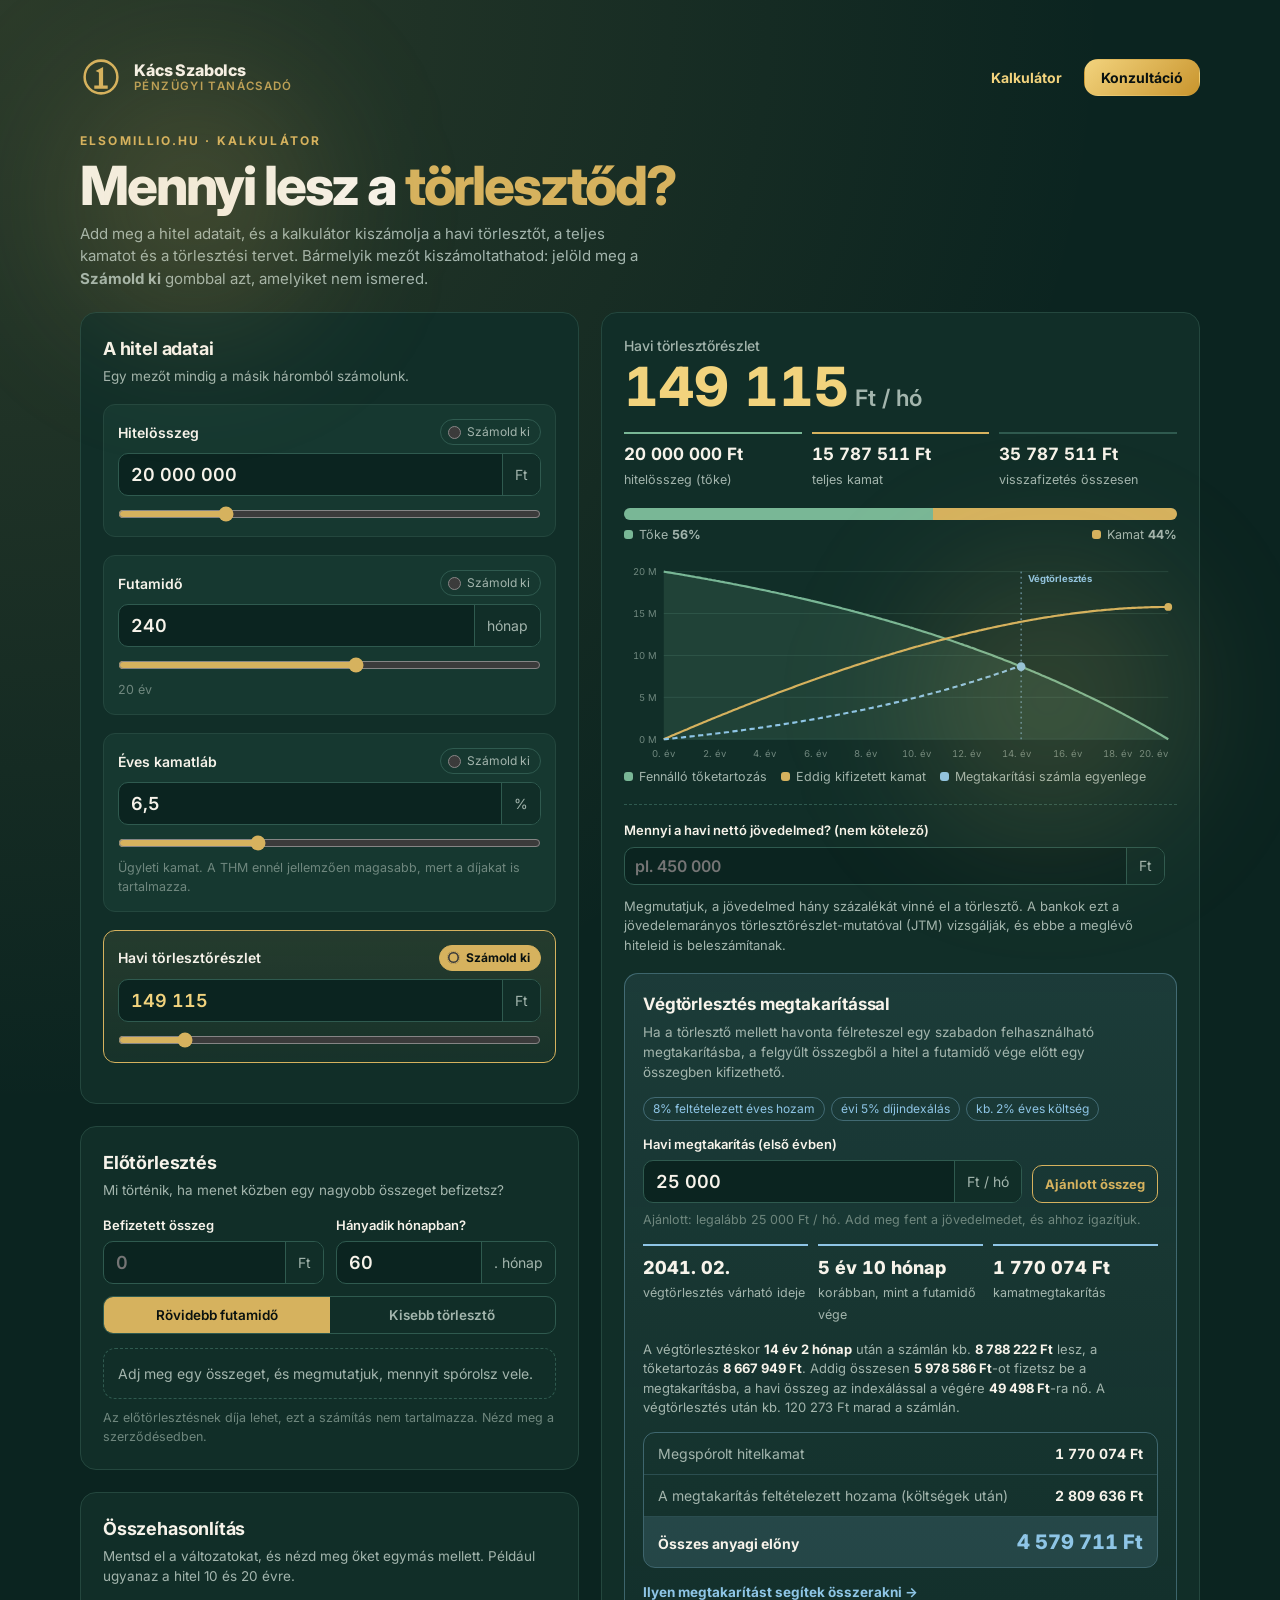
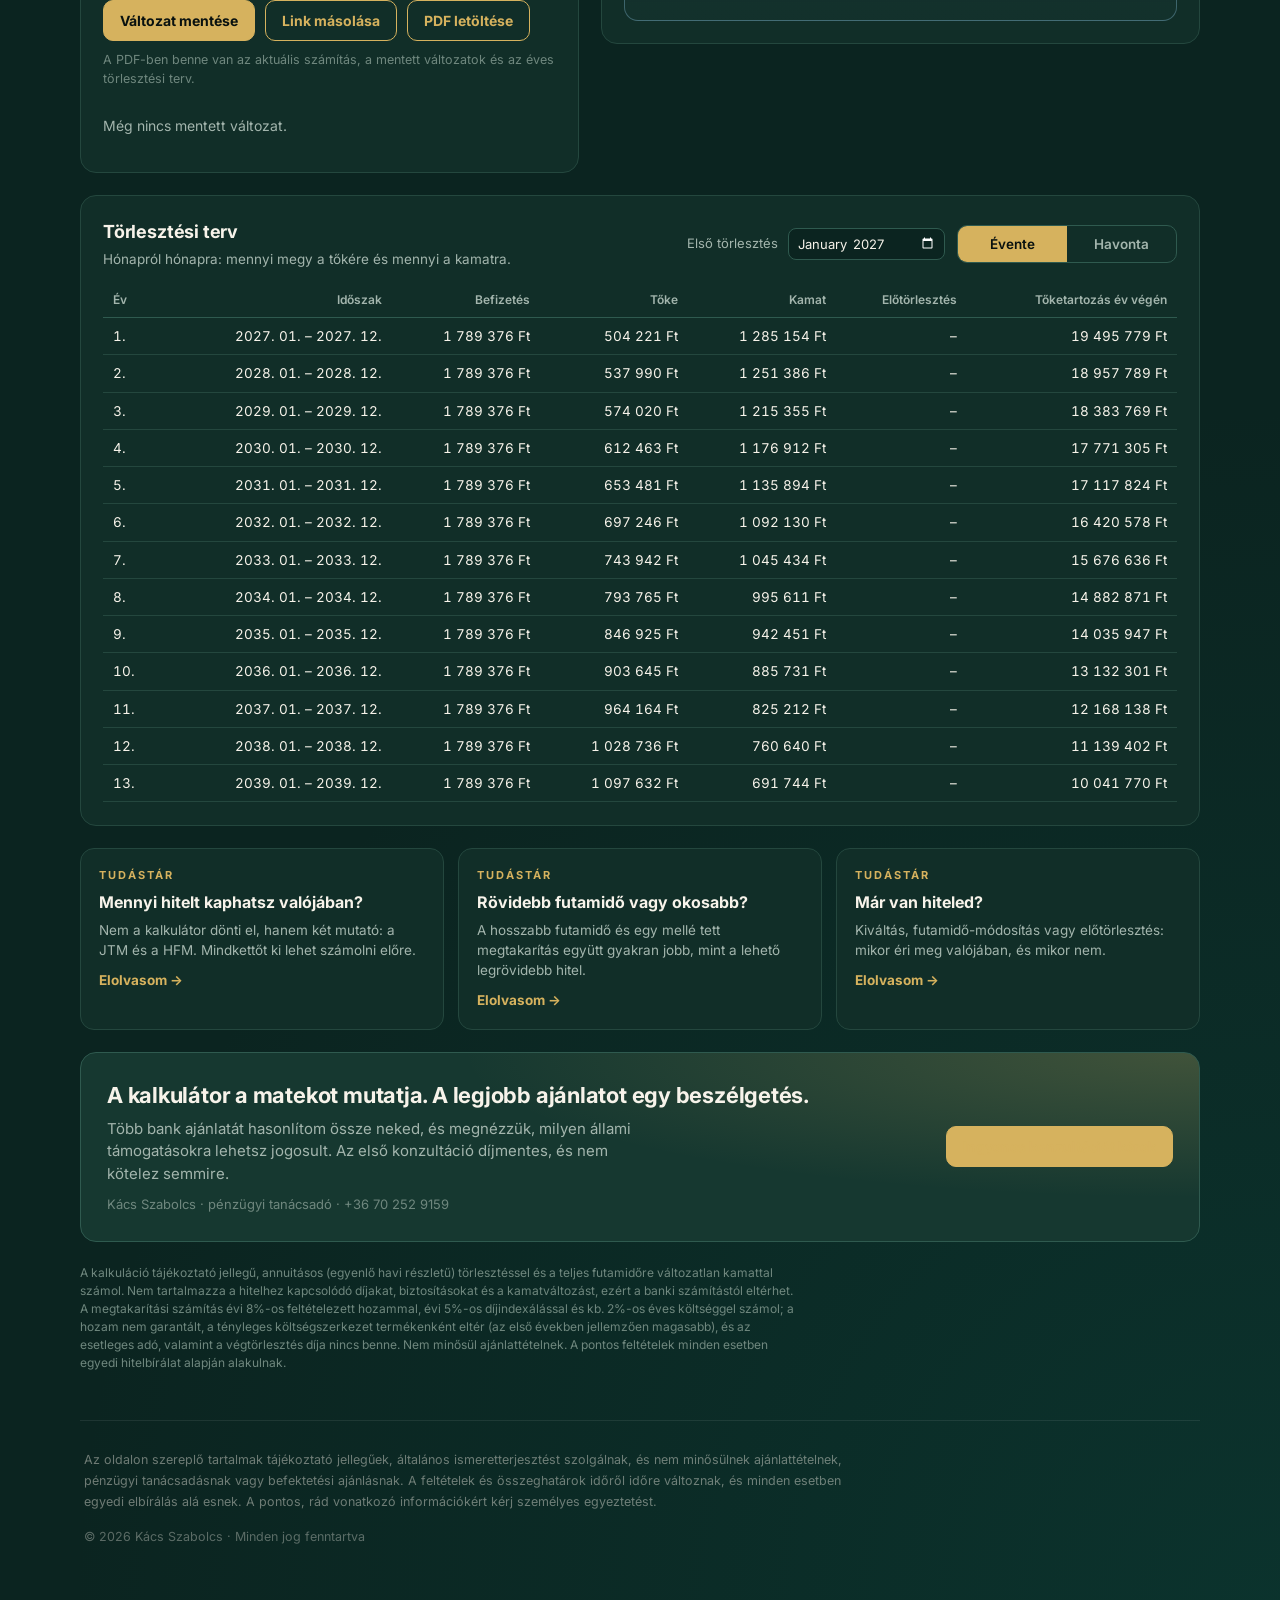
==== commit d34e3d24: "Kalkulátor: kiegyensúlyozott elrendezés és PDF letöltés Asztali nézetben a bemenetek, az előtörleszt" ====
--- a/kalkulator.html
+++ b/kalkulator.html
@@ -56,8 +56,13 @@
 .calc .panel{background:var(--panel);border:1px solid var(--line);border-radius:var(--r);padding:22px}
 .calc .panel h2{font-size:18px;font-weight:700}
 .calc .panel .sub{color:var(--muted);font-size:13.5px;margin:4px 0 0}
-.calc .top{display:grid;grid-template-columns:minmax(0,5fr) minmax(0,6fr);gap:22px;align-items:start}
-@media (max-width:860px){.calc .top{grid-template-columns:1fr}}
+/* Asztali nézet: bal oszlopban a bemenetek, az előtörlesztés és az összehasonlítás egymás alatt, jobbra a (magas)
+   eredménypanel; így nem marad üres hely. Mobilon: bemenetek, eredmény, előtörlesztés, összehasonlítás. */
+.calc .top{display:grid;grid-template-columns:minmax(0,5fr) minmax(0,6fr);grid-template-rows:auto auto 1fr;
+  grid-template-areas:"in res" "pp res" "cmp res";gap:22px;align-items:start}
+.calc .a-in{grid-area:in} .calc .a-res{grid-area:res} .calc .a-pp{grid-area:pp} .calc .a-cmp{grid-area:cmp}
+@media (max-width:860px){.calc .top{grid-template-columns:minmax(0,1fr);grid-template-rows:none;grid-template-areas:"in" "res" "pp" "cmp"}}
+.calc [hidden]{display:none!important}
 
 /* bemenetek */
 .calc .fields{display:grid;gap:18px;margin-top:18px}
@@ -135,11 +140,9 @@
 .calc .sumrow.tot b{color:var(--save);font-size:20px;font-weight:800}
 .calc .savego{color:var(--save);font-weight:700;font-size:13.5px;text-decoration:none}
 
-/* második sor */
-.calc .duo{display:grid;grid-template-columns:minmax(0,1fr) minmax(0,1fr);gap:22px;align-items:start}
-@media (max-width:860px){.calc .duo{grid-template-columns:1fr}}
-.calc .grid2{display:grid;grid-template-columns:1fr 1fr;gap:12px;margin-top:16px}
-@media (max-width:520px){.calc .grid2{grid-template-columns:1fr}}
+/* előtörlesztés, összehasonlítás */
+.calc .grid2{display:grid;grid-template-columns:minmax(0,1fr) minmax(0,1fr);gap:12px;margin-top:16px}
+@media (max-width:520px){.calc .grid2{grid-template-columns:minmax(0,1fr)}}
 .calc .mini label{display:block;font-size:13px;font-weight:600;margin-bottom:6px}
 .calc .seg{display:flex;border:1px solid var(--line2);border-radius:10px;overflow:hidden;margin-top:12px}
 .calc .seg button{flex:1;background:transparent;color:var(--muted);border:0;padding:10px 8px;font:600 13.5px var(--font);cursor:pointer}
@@ -220,7 +223,7 @@
   </div>
 
   <div class="top">
-    <section class="panel" aria-labelledby="h-adatok">
+    <section class="panel a-in" aria-labelledby="h-adatok">
       <h2 id="h-adatok">A hitel adatai</h2>
       <p class="sub">Egy mezőt mindig a másik háromból számolunk.</p>
       <div class="fields">
@@ -254,7 +257,7 @@
       </div>
     </section>
 
-    <section class="panel result" aria-labelledby="h-ered">
+    <section class="panel result a-res" aria-labelledby="h-ered">
       <div class="calc-hero">
         <h2 id="h-ered" class="lbl" style="font-weight:500;font-size:14px">Havi törlesztőrészlet</h2>
         <div class="big num" id="r_pay">–</div>
@@ -310,10 +313,8 @@
         <a class="savego" href="/#megtakaritas">Ilyen megtakarítást segítek összerakni →</a>
       </div>
     </section>
-  </div>
-
-  <div class="duo">
-    <section class="panel" aria-labelledby="h-elo">
+
+    <section class="panel a-pp" aria-labelledby="h-elo">
       <h2 id="h-elo">Előtörlesztés</h2>
       <p class="sub">Mi történik, ha menet közben egy nagyobb összeget befizetsz?</p>
       <div class="grid2">
@@ -330,13 +331,15 @@
       <p class="hint" style="margin:10px 0 0">Az előtörlesztésnek díja lehet, ezt a számítás nem tartalmazza. Nézd meg a szerződésedben.</p>
     </section>
 
-    <section class="panel" aria-labelledby="h-cmp">
+    <section class="panel a-cmp" aria-labelledby="h-cmp">
       <h2 id="h-cmp">Összehasonlítás</h2>
       <p class="sub">Mentsd el a változatokat, és nézd meg őket egymás mellett. Például ugyanaz a hitel 10 és 20 évre.</p>
       <div class="calc-actions">
         <button class="calc-btn" type="button" id="cmp_add">Változat mentése</button>
         <button class="calc-btn ghost" type="button" id="link_copy">Link másolása</button>
-      </div>
+        <button class="calc-btn ghost" type="button" id="pdf_btn">PDF letöltése</button>
+      </div>
+      <p class="hint" style="margin:10px 0 0">A PDF-ben benne van az aktuális számítás, a mentett változatok és az éves törlesztési terv.</p>
       <div class="linkout" id="linkbox" hidden><input id="linktxt" readonly aria-label="Megosztható link"></div>
       <div class="cmpwrap"><table id="cmp" hidden><thead><tr><th>Változat</th><th>Összeg</th><th>Futamidő</th><th>Kamat</th><th>Törlesztő</th><th>Teljes kamat</th><th></th></tr></thead><tbody></tbody></table></div>
       <p class="empty" id="cmp_empty">Még nincs mentett változat.</p>
@@ -682,6 +685,174 @@
     try { navigator.clipboard.writeText(url).then(done, () => $('linktxt').select()); } catch (e) { $('linktxt').select(); }
   };
 
+  // ---- PDF letöltés ----
+  // A html2pdf.js (jsPDF + html2canvas) csak az első kattintásra töltődik be. A PDF egy külön összeállított,
+  // világos, nyomtatható kimutatásból készül, nem az oldal képernyőképéből.
+  const H2P_SRC = 'https://cdnjs.cloudflare.com/ajax/libs/html2pdf.js/0.10.1/html2pdf.bundle.min.js';
+  const H2P_SRI = 'sha384-Yv5O+t3uE3hunW8uyrbpPW3iw6/5/Y7HitWJBLgqfMoA36NogMmy+8wWZMpn3HWc';
+  let h2pLoading = null;
+  const loadH2P = () => h2pLoading || (h2pLoading = new Promise((ok, fail) => {
+    if (window.html2pdf) return ok();
+    const s = document.createElement('script');
+    s.src = H2P_SRC; s.integrity = H2P_SRI; s.crossOrigin = 'anonymous';
+    s.onload = ok; s.onerror = () => { h2pLoading = null; fail(); };
+    document.head.appendChild(s);
+  }));
+
+  function buildReport() {
+    const base = schedule(false), rows = schedule(true);
+    const hasPP = S.ppAmount > 0 && S.ppMonth >= 1 && S.ppMonth < base.length;
+    const used = hasPP ? rows : base;
+    const baseInt = base.reduce((s, x) => s + x.it, 0), usedInt = used.reduce((s, x) => s + x.it, 0);
+    const plan = savePlan(used), h = plan.hit;
+    const today = new Date().toLocaleDateString('hu-HU', {year: 'numeric', month: 'long', day: 'numeric'});
+    const kv = (k, v) => `<tr><td>${k}</td><td>${v}</td></tr>`;
+    const rate = (Math.round(S.rate * 100) / 100).toLocaleString('hu-HU') + '%';
+    // a grafikon képként kerül a PDF-be, ott a CSS-változók nem érvényesek: világos színekre cseréljük őket
+    const LIGHT = {line: '#dde5e1', faint: '#8a9a93', principal: '#3f8f68', gold: '#b8892a', save: '#2f86b8'};
+    const chartSvg = $('chart').outerHTML
+      .replace(/var\(--(\w+)\)/g, (m, n) => LIGHT[n] || '#888888')
+      .replace(/<text /g, '<text fill="#6b7c75" font-size="11" font-family="Arial, sans-serif" ')
+      .replace('<svg ', '<svg width="640" height="230" ');
+
+    let html = `
+<style>
+  .rp{--line:#dde5e1;--faint:#7b8c85;--principal:#3f8f68;--gold:#b8892a;--save:#2f86b8;
+    width:660px;margin:0 auto;box-sizing:border-box;padding:4px 0;background:#fff;color:#1b2b26;font:13px/1.5 'Inter',Arial,sans-serif}
+  .rp *{box-sizing:border-box}
+  .rp h1{font-size:24px;margin:0 0 2px;letter-spacing:-.02em}
+  .rp h2{font-size:15px;margin:22px 0 8px;color:#0b2420;border-bottom:2px solid #d6b25e;padding-bottom:4px}
+  .rp .meta{color:#5d6d67;font-size:12px}
+  .rp .rp-brand{display:flex;justify-content:space-between;align-items:flex-end;border-bottom:1px solid var(--line);padding-bottom:10px}
+  .rp .rp-brand b{color:#9a7424}
+  .rp .rp-hero{display:flex;gap:12px;margin-top:14px}
+  .rp .rp-hero div{flex:1;border:1px solid var(--line);border-radius:8px;padding:10px 12px}
+  .rp .rp-hero span{display:block;font-size:11px;color:#5d6d67}
+  .rp .rp-hero strong{font-size:18px}
+  .rp .rp-hero .main{background:#fbf6ea;border-color:#e8d6a6}
+  .rp .rp-hero .main strong{color:#8a6518;font-size:22px}
+  .rp table{width:100%;border-collapse:collapse}
+  .rp td,.rp th{padding:5px 6px;border-bottom:1px solid var(--line);text-align:right;white-space:nowrap}
+  .rp .kv td:first-child{white-space:normal}
+  .rp .sched td,.rp .sched th{font-size:11px;padding:4px 5px}
+  .rp th{font-size:11px;color:#5d6d67;font-weight:600}
+  .rp td:first-child,.rp th:first-child{text-align:left}
+  .rp .kv td:first-child{color:#5d6d67}
+  .rp .kv td:last-child{font-weight:600}
+  .rp .tot td{font-weight:700;background:#eef6fb;color:#1d5f86}
+  .rp svg{width:100%;height:auto}
+  .rp svg text{fill:#6b7c75;font:11px 'Inter',Arial,sans-serif}
+  .rp .note{font-size:12px;color:#44544e;margin:6px 0 0}
+  .rp .fine{font-size:10px;color:#7b8c85;margin-top:18px;line-height:1.45}
+  .rp .contact{margin-top:16px;padding:10px 12px;border-radius:8px;background:#0b2420;color:#f7f3ea;font-size:12px}
+  .rp .contact b{color:#f2d37d}
+  .rp tr,.rp .block{page-break-inside:avoid;break-inside:avoid}
+</style>
+<div class="rp">
+  <div class="rp-brand">
+    <div><h1>Hitelkalkuláció</h1><div class="meta">Készült: ${today} · elsomillio.hu/kalkulator</div></div>
+    <div class="meta" style="text-align:right"><b>Kács Szabolcs</b><br>pénzügyi tanácsadó</div>
+  </div>
+
+  <div class="rp-hero block">
+    <div class="main"><span>Havi törlesztőrészlet</span><strong>${ft(S.payment)}</strong></div>
+    <div><span>Teljes kamat</span><strong>${ft(baseInt)}</strong></div>
+    <div><span>Visszafizetés összesen</span><strong>${ft(S.amount + baseInt)}</strong></div>
+  </div>
+
+  <h2>A hitel adatai</h2>
+  <table class="kv block">
+    ${kv('Hitelösszeg', ft(S.amount))}
+    ${kv('Futamidő', Math.round(S.months) + ' hónap (' + yrs(Math.round(S.months)) + ')')}
+    ${kv('Éves (ügyleti) kamatláb', rate)}
+    ${kv('Havi törlesztőrészlet', ft(S.payment))}
+    ${kv('Első törlesztés', dateOf(1))}
+    ${S.income > 0 ? kv('Havi nettó jövedelem', ft(S.income) + ' · a törlesztő ennek ' + Math.round(S.payment / S.income * 100) + '%-a') : ''}
+  </table>
+
+  <div class="block" style="margin-top:14px">${chartSvg}</div>`;
+
+    if (hasPP) {
+      html += `
+  <h2>Előtörlesztés</h2>
+  <table class="kv block">
+    ${kv('Befizetett összeg', ft(S.ppAmount) + ' a ' + S.ppMonth + '. hónapban')}
+    ${kv('Mód', S.ppMode === 'term' ? 'rövidebb futamidő' : 'kisebb törlesztő')}
+    ${kv('Kamatmegtakarítás', ft(baseInt - usedInt))}
+    ${S.ppMode === 'term' ? kv('Új futamidő', yrs(rows.length) + ' (' + (yrs(base.length - rows.length) || '0 hónap') + '-pal rövidebb)')
+                          : kv('Új havi törlesztő', ft(rows[rows.length - 1].P))}
+  </table>`;
+    }
+
+    if (h) {
+      const paidInt = used.slice(0, h.k).reduce((s, x) => s + x.it, 0), intSaved = usedInt - paidInt, gain = h.bal - h.paid;
+      html += `
+  <h2>Végtörlesztés megtakarítással</h2>
+  <div class="block">
+  <table class="kv">
+    ${kv('Havi megtakarítás az első évben', ft(S.saveFee))}
+    ${kv('Feltételezések', '8% éves hozam · évi 5% díjindexálás · kb. 2% éves költség')}
+    ${kv('Végtörlesztés várható ideje', dateOf(h.k) + ' (' + yrs(h.k) + ' után)')}
+    ${kv('Korábban, mint a futamidő vége', yrs(used.length - h.k))}
+    ${kv('Befizetés a megtakarításba összesen', ft(h.paid))}
+    ${kv('Számla egyenlege a végtörlesztéskor', ft(h.bal) + ' · tőketartozás ' + ft(h.loan))}
+    ${kv('Megspórolt hitelkamat', ft(intSaved))}
+    ${kv('A megtakarítás feltételezett hozama (költségek után)', ft(gain))}
+    <tr class="tot"><td>Összes anyagi előny</td><td>${ft(intSaved + gain)}</td></tr>
+  </table>
+  </div>`;
+    }
+
+    if (cmp.length) {
+      const best = Math.min(...cmp.map(c => c.int));
+      html += `
+  <h2>Mentett változatok</h2>
+  <table class="block"><thead><tr><th>Változat</th><th>Összeg</th><th>Futamidő</th><th>Kamat</th><th>Törlesztő</th><th>Teljes kamat</th></tr></thead><tbody>
+    ${cmp.map((c, i) => `<tr><td>${i + 1}. változat${c.int === best && cmp.length > 1 ? ' (legkevesebb kamat)' : ''}</td><td>${ft(c.a)}</td><td>${yrs(c.n)}</td><td>${c.r.toLocaleString('hu-HU', {maximumFractionDigits: 2})}%</td><td>${ft(c.p)}</td><td>${ft(c.int)}</td></tr>`).join('')}
+  </tbody></table>`;
+    }
+
+    html += `
+  <h2>Törlesztési terv (évente)</h2>
+  <table class="sched"><thead><tr><th>Év</th><th>Időszak</th><th>Befizetés</th><th>Tőke</th><th>Kamat</th><th>Előtörlesztés</th><th>Tőketartozás</th></tr></thead><tbody>`;
+    for (let i = 0; i < used.length; i += 12) {
+      const c = used.slice(i, i + 12), s = k => c.reduce((a, r) => a + r[k], 0), ex = s('extra');
+      html += `<tr><td>${i / 12 + 1}.</td><td>${dateOf(c[0].k).replace(/ /g, '')}–${dateOf(c[c.length - 1].k).replace(/ /g, '')}</td><td>${ft(s('pay'))}</td><td>${ft(s('pr'))}</td><td>${ft(s('it'))}</td><td>${ex ? ft(ex) : '–'}</td><td>${ft(c[c.length - 1].bal)}</td></tr>`;
+    }
+    html += `</tbody></table>
+
+  <div class="contact block"><b>Beszéljük át díjmentesen.</b> Több bank ajánlatát hasonlítom össze, és megnézzük, milyen támogatásokra lehetsz jogosult.<br>
+    Kács Szabolcs · +36 70 252 9159 · szabi.kacs@gmail.com · elsomillio.hu</div>
+  <p class="fine block">${document.querySelector('.calc .fine').textContent}</p>
+</div>`;
+
+    const el = document.createElement('div');
+    el.innerHTML = html;
+    return el;
+  }
+
+  $('pdf_btn').onclick = async () => {
+    if ($('err').textContent) return;
+    const btn = $('pdf_btn'), label = btn.textContent;
+    btn.disabled = true; btn.textContent = 'PDF készül…';
+    try {
+      await loadH2P();
+      const d = new Date(), stamp = d.getFullYear() + '-' + String(d.getMonth() + 1).padStart(2, '0') + '-' + String(d.getDate()).padStart(2, '0');
+      await html2pdf().set({
+        margin: [12, 12, 14, 12],
+        filename: 'elsomillio-hitelkalkulacio-' + stamp + '.pdf',
+        image: {type: 'jpeg', quality: 0.95},
+        html2canvas: {scale: 2, backgroundColor: '#ffffff', useCORS: true, letterRendering: true},
+        jsPDF: {unit: 'mm', format: 'a4', orientation: 'portrait'},
+        pagebreak: {mode: ['css', 'legacy'], avoid: ['tr', '.block']}
+      }).from(buildReport()).save();
+    } catch (e) {
+      alert('Nem sikerült elkészíteni a PDF-et. Kérlek, próbáld újra.');
+    } finally {
+      btn.disabled = false; btn.textContent = label;
+    }
+  };
+
   const yearEl = $('year');
   if (yearEl) yearEl.textContent = new Date().getFullYear();
 
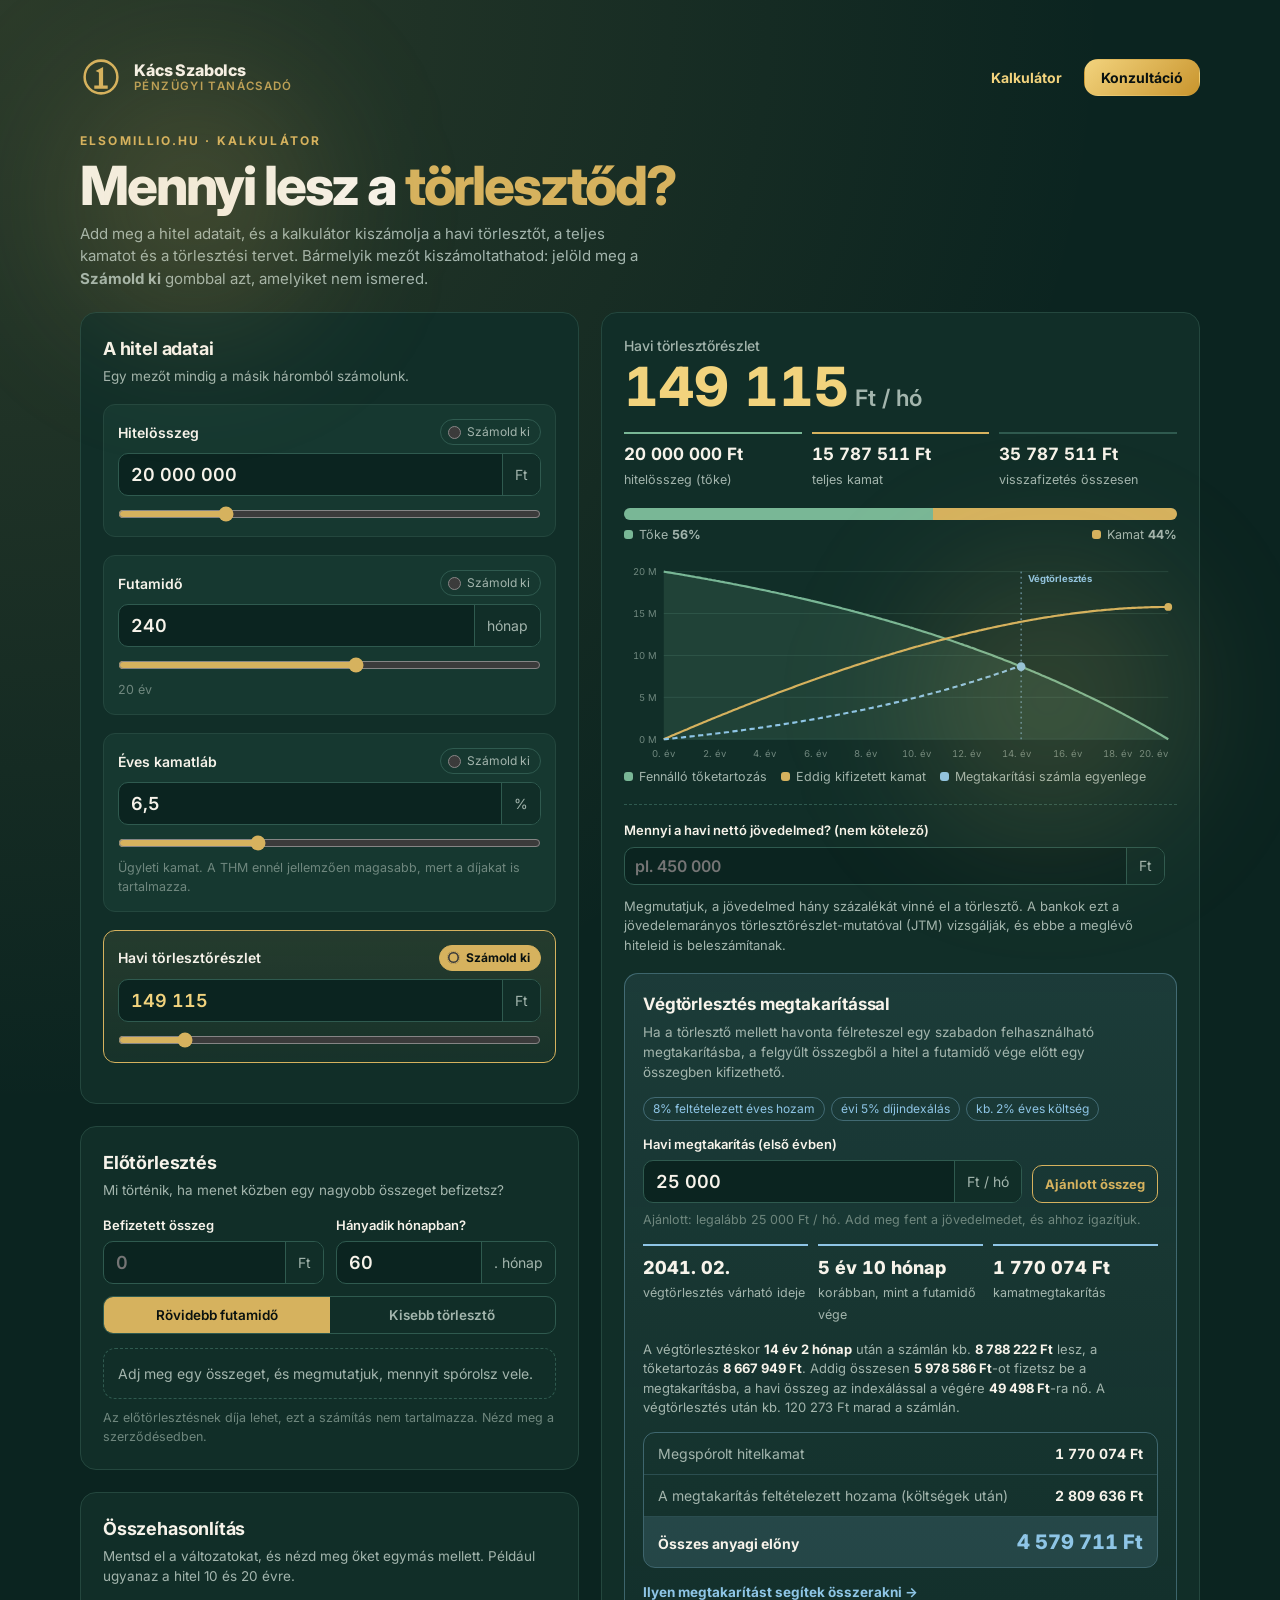
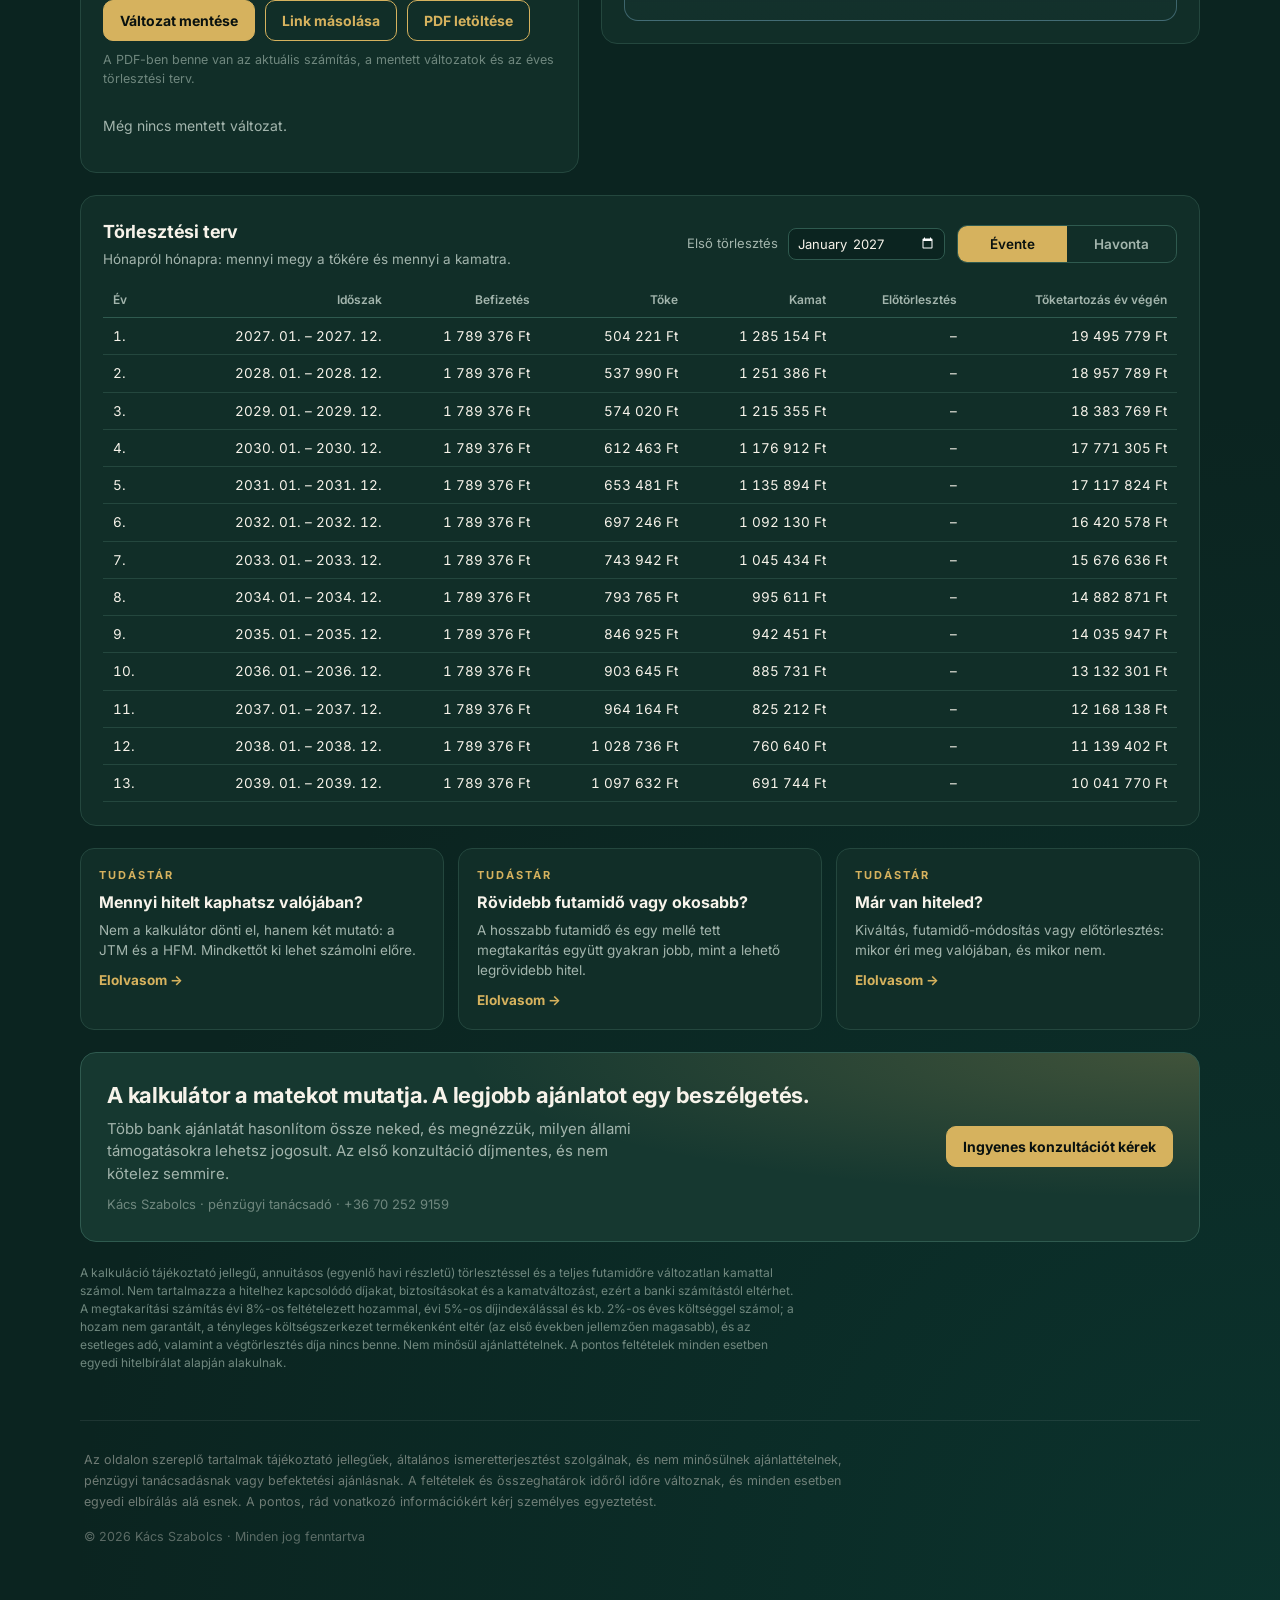
==== commit 6d47c5c0: "Kalkulátor: látható CTA-felirat, teljes PDF legörgetett oldalról is A .calc a színszabály felülírta " ====
--- a/kalkulator.html
+++ b/kalkulator.html
@@ -153,6 +153,8 @@
 .calc-btn{display:inline-flex;align-items:center;justify-content:center;gap:8px;border-radius:10px;padding:11px 16px;font:700 14px var(--font);
   cursor:pointer;border:1px solid var(--gold);background:var(--gold);color:var(--ongold);text-decoration:none}
 .calc-btn.ghost{background:transparent;color:var(--gold)}
+/* linkként használt gomb: a .calc a{color} szabály ne írja felül a sötét feliratot */
+.calc a.calc-btn:not(.ghost){color:var(--ongold)}
 .calc .calc-btn:focus-visible,.calc .seg button:focus-visible,.calc .tgt:focus-within,.calc button:focus-visible{outline:2px solid var(--gold2);outline-offset:2px}
 .calc-actions{display:flex;flex-wrap:wrap;gap:10px;margin-top:14px}
 .calc .cmpwrap{overflow-x:auto;margin-top:14px}
@@ -835,6 +837,10 @@
     if ($('err').textContent) return;
     const btn = $('pdf_btn'), label = btn.textContent;
     btn.disabled = true; btn.textContent = 'PDF készül…';
+    // A html2canvas a görgetési helyzettel eltolva rajzol (üres első oldal, lemaradó vég),
+    // ezért a kép idejére az oldal tetejére ugrunk, utána visszaállunk.
+    const keepY = window.scrollY;
+    window.scrollTo({top: 0, left: 0, behavior: 'instant'});
     try {
       await loadH2P();
       const d = new Date(), stamp = d.getFullYear() + '-' + String(d.getMonth() + 1).padStart(2, '0') + '-' + String(d.getDate()).padStart(2, '0');
@@ -842,13 +848,14 @@
         margin: [12, 12, 14, 12],
         filename: 'elsomillio-hitelkalkulacio-' + stamp + '.pdf',
         image: {type: 'jpeg', quality: 0.95},
-        html2canvas: {scale: 2, backgroundColor: '#ffffff', useCORS: true, letterRendering: true},
+        html2canvas: {scale: 2, backgroundColor: '#ffffff', useCORS: true, letterRendering: true, scrollX: 0, scrollY: 0},
         jsPDF: {unit: 'mm', format: 'a4', orientation: 'portrait'},
         pagebreak: {mode: ['css', 'legacy'], avoid: ['tr', '.block']}
       }).from(buildReport()).save();
     } catch (e) {
       alert('Nem sikerült elkészíteni a PDF-et. Kérlek, próbáld újra.');
     } finally {
+      window.scrollTo({top: keepY, left: 0, behavior: 'instant'});
       btn.disabled = false; btn.textContent = label;
     }
   };
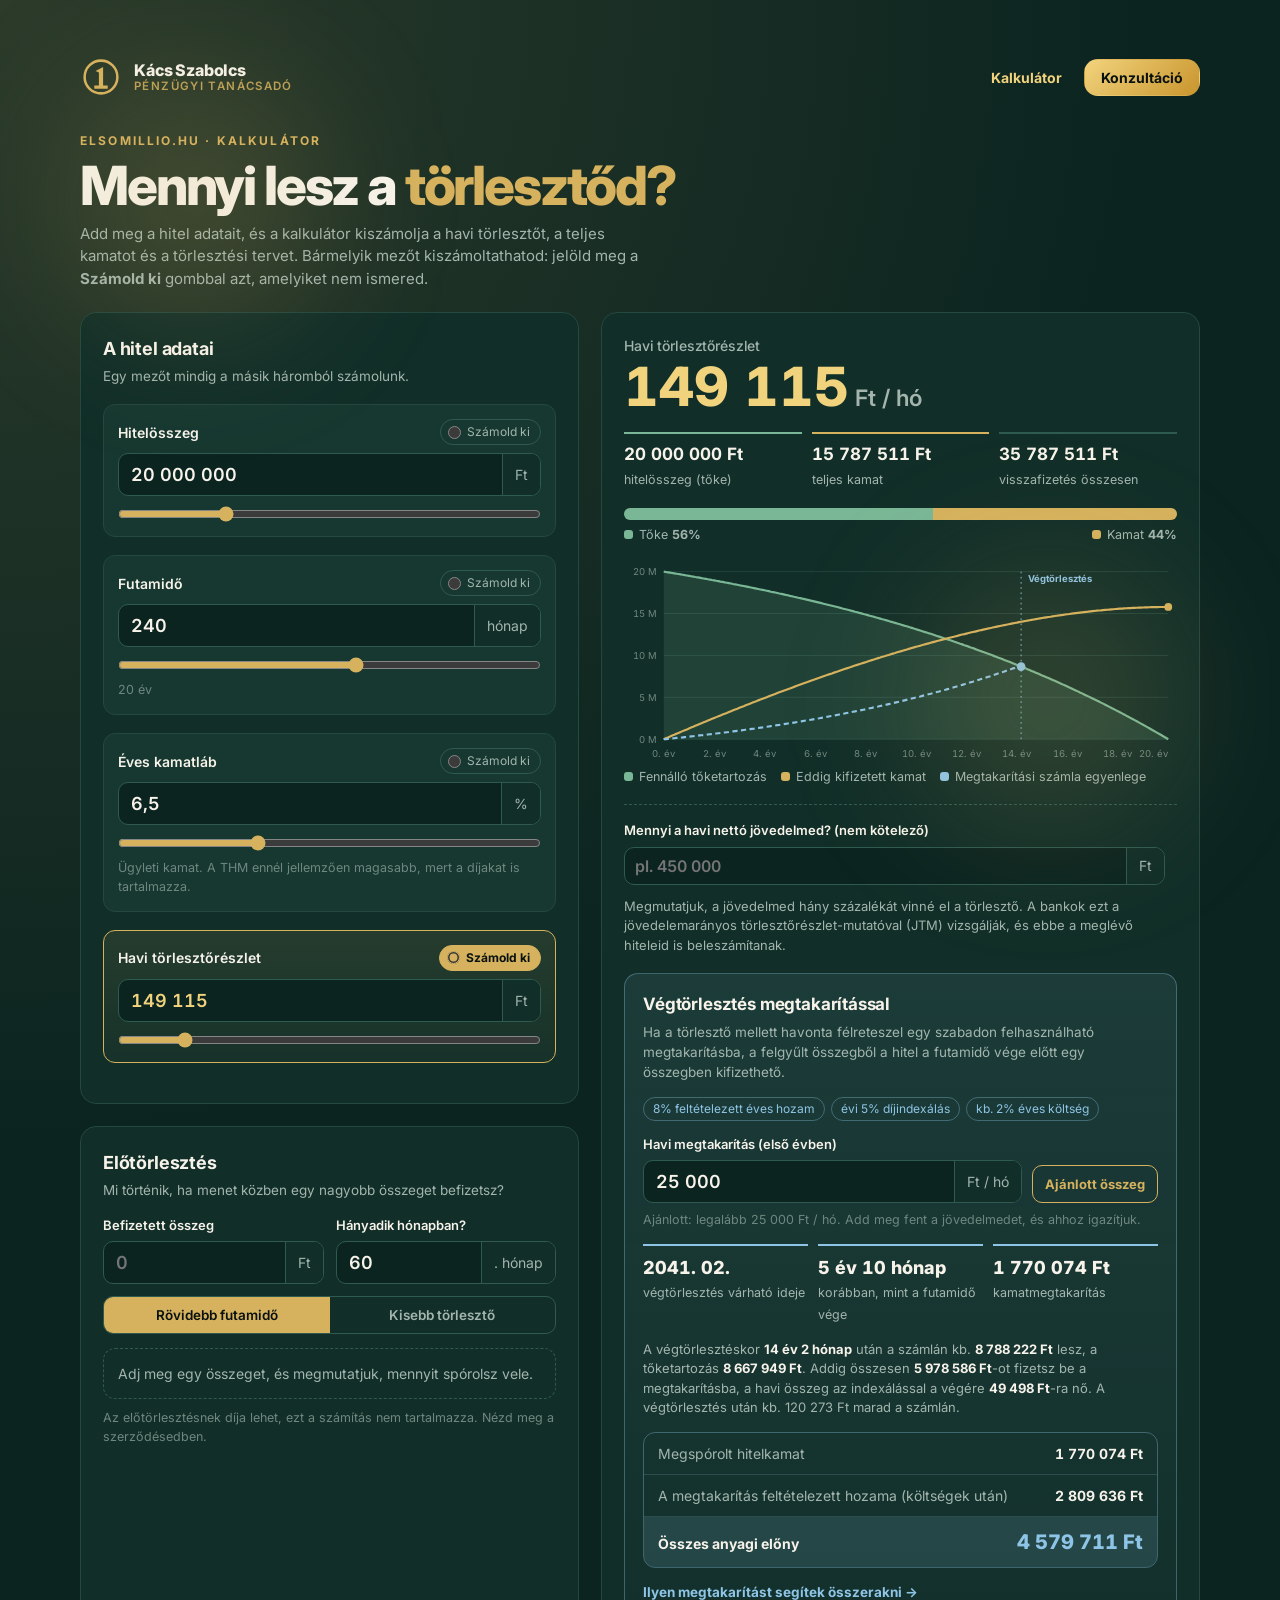
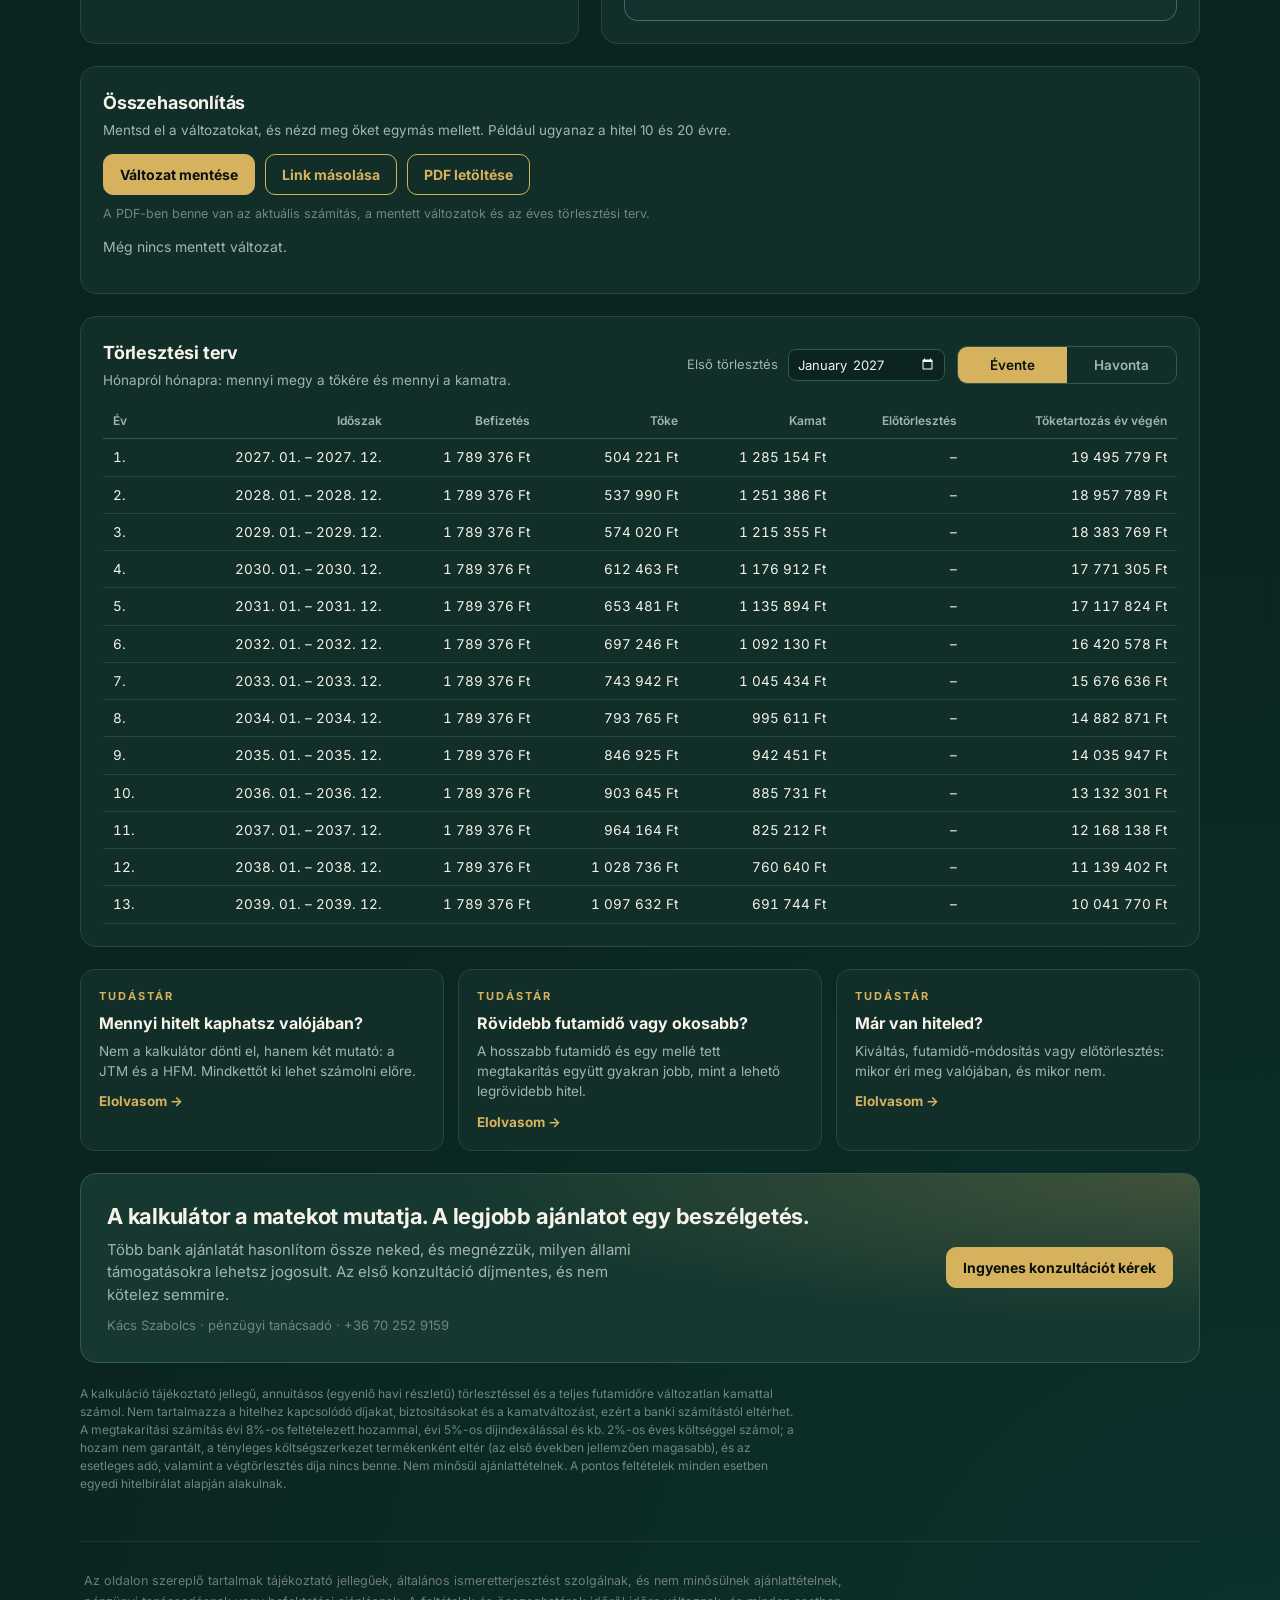
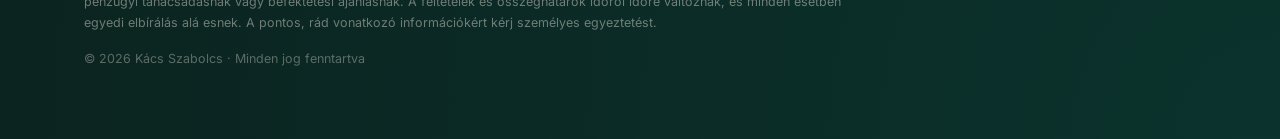
==== commit 62933853: "Kalkulátor: teljes szélességű összehasonlítás, betölthető és törölhető változatok Az Összehasonlítás" ====
--- a/kalkulator.html
+++ b/kalkulator.html
@@ -58,9 +58,14 @@
 .calc .panel .sub{color:var(--muted);font-size:13.5px;margin:4px 0 0}
 /* Asztali nézet: bal oszlopban a bemenetek, az előtörlesztés és az összehasonlítás egymás alatt, jobbra a (magas)
    eredménypanel; így nem marad üres hely. Mobilon: bemenetek, eredmény, előtörlesztés, összehasonlítás. */
-.calc .top{display:grid;grid-template-columns:minmax(0,5fr) minmax(0,6fr);grid-template-rows:auto auto 1fr;
-  grid-template-areas:"in res" "pp res" "cmp res";gap:22px;align-items:start}
-.calc .a-in{grid-area:in} .calc .a-res{grid-area:res} .calc .a-pp{grid-area:pp} .calc .a-cmp{grid-area:cmp}
+.calc .top{display:grid;grid-template-columns:minmax(0,5fr) minmax(0,6fr);grid-template-rows:auto 1fr auto;
+  grid-template-areas:"in res" "pp res" "cmp cmp";gap:22px;align-items:start}
+.calc .a-in{grid-area:in} .calc .a-res{grid-area:res} .calc .a-pp{grid-area:pp;align-self:stretch} .calc .a-cmp{grid-area:cmp}
+/* teljes szélességben egy változat = egy sor: fejléc balra, értékek egy sorban */
+@media (min-width:861px){
+  .calc .cmpload{grid-template-columns:minmax(170px,230px) minmax(0,1fr);align-items:center;gap:16px}
+  .calc .cmpvals{grid-template-columns:repeat(5,minmax(0,1fr))}
+}
 @media (max-width:860px){.calc .top{grid-template-columns:minmax(0,1fr);grid-template-rows:none;grid-template-areas:"in" "res" "pp" "cmp"}}
 .calc [hidden]{display:none!important}
 
@@ -157,13 +162,23 @@
 .calc a.calc-btn:not(.ghost){color:var(--ongold)}
 .calc .calc-btn:focus-visible,.calc .seg button:focus-visible,.calc .tgt:focus-within,.calc button:focus-visible{outline:2px solid var(--gold2);outline-offset:2px}
 .calc-actions{display:flex;flex-wrap:wrap;gap:10px;margin-top:14px}
-.calc .cmpwrap{overflow-x:auto;margin-top:14px}
+.calc .cmplist{display:grid;gap:10px;margin-top:14px}
+.calc .cmpitem{display:grid;grid-template-columns:minmax(0,1fr) auto;align-items:stretch;border:1px solid var(--line);border-radius:12px;background:var(--panel2);overflow:hidden;transition:border-color .15s}
+.calc .cmpitem:hover{border-color:var(--line2)}
+.calc .cmpitem.active{border-color:var(--gold)}
+.calc .cmpload{display:grid;gap:8px;padding:12px 14px;background:transparent;border:0;color:var(--fg);font:inherit;text-align:left;cursor:pointer}
+.calc .cmpload:hover .cmphead b{color:var(--gold2)}
+.calc .cmphead{display:flex;flex-wrap:wrap;align-items:center;gap:8px}
+.calc .cmphead b{font-size:14px}
+.calc .cmpvals{display:grid;grid-template-columns:repeat(auto-fit,minmax(96px,1fr));gap:6px 12px;font-size:13.5px;font-weight:600;font-variant-numeric:tabular-nums}
+.calc .cmpvals small{display:block;font-size:11.5px;font-weight:500;color:var(--muted)}
+.calc .cmpdel{padding:0 14px;background:transparent;border:0;border-left:1px solid var(--line);color:var(--muted);font:600 13px var(--font);cursor:pointer}
+.calc .cmpdel:hover{color:var(--warn);background:rgba(227,154,107,.08)}
 .calc table{border-collapse:collapse;width:100%;font-size:13.5px;font-variant-numeric:tabular-nums}
 .calc th{font-size:12px;color:var(--muted);font-weight:600;text-align:right;padding:8px 10px;border-bottom:1px solid var(--line2);white-space:nowrap}
 .calc td{text-align:right;padding:8px 10px;border-bottom:1px solid var(--line);white-space:nowrap}
 .calc th:first-child,.calc td:first-child{text-align:left}
 .calc tr.pp td{background:rgba(214,178,94,.08)}
-.calc td .x{background:none;border:0;color:var(--faint);cursor:pointer;font-size:16px}
 .calc .empty{color:var(--muted);font-size:14px;margin-top:12px}
 .calc .linkout{display:flex;gap:8px;margin-top:10px}
 .calc .linkout input{flex:1;min-width:0;background:var(--bg);border:1px solid var(--line2);border-radius:8px;color:var(--muted);padding:8px 10px;font:13px var(--font)}
@@ -343,7 +358,7 @@
       </div>
       <p class="hint" style="margin:10px 0 0">A PDF-ben benne van az aktuális számítás, a mentett változatok és az éves törlesztési terv.</p>
       <div class="linkout" id="linkbox" hidden><input id="linktxt" readonly aria-label="Megosztható link"></div>
-      <div class="cmpwrap"><table id="cmp" hidden><thead><tr><th>Változat</th><th>Összeg</th><th>Futamidő</th><th>Kamat</th><th>Törlesztő</th><th>Teljes kamat</th><th></th></tr></thead><tbody></tbody></table></div>
+      <div class="cmplist" id="cmp" hidden></div>
       <p class="empty" id="cmp_empty">Még nincs mentett változat.</p>
     </section>
   </div>
@@ -516,6 +531,7 @@
     drawJTM();
     highlightGuide(hasPP);
     updateCta();
+    drawCmp(); // a "betöltve" jelölés kövesse az aktuális számítást
   }
 
   // A konzultációs gomb átadja a számítást a főoldali űrlapnak: /?calc=összeg-hónap-kamat-törlesztő#konzultacio
@@ -668,13 +684,42 @@
   let cmp = [];
   try { cmp = JSON.parse(localStorage.getItem('esm_cmp') || '[]'); } catch (e) {}
   const saveCmp = () => { try { localStorage.setItem('esm_cmp', JSON.stringify(cmp)); } catch (e) {} };
+  // Egy változat azonos-e egy másikkal / az éppen kiszámolttal (kerekítve, ahogy elmentjük).
+  const sameCalc = (c, a, n, r) => Math.round(c.a) === Math.round(a) && c.n === Math.round(n) && Math.round(c.r * 100) === Math.round(r * 100);
+
+  // Kártyás lista: a keskeny oszlopban is minden látszik. A kártyára kattintva visszatölti a változatot, a Törlés gomb eltávolítja.
   function drawCmp() {
-    const t = $('cmp'); t.hidden = !cmp.length; $('cmp_empty').hidden = !!cmp.length;
-    const best = Math.min(...cmp.map(c => c.int));
-    t.tBodies[0].innerHTML = cmp.map((c, i) => `<tr><td>${i + 1}. változat${c.int === best && cmp.length > 1 ? ' <span class="pill ok">legkevesebb kamat</span>' : ''}</td><td>${ft(c.a)}</td><td>${yrs(c.n)}</td><td>${c.r.toLocaleString('hu-HU', {maximumFractionDigits: 2})}%</td><td>${ft(c.p)}</td><td>${ft(c.int)}</td><td><button class="x" data-i="${i}" aria-label="${i + 1}. változat törlése">×</button></td></tr>`).join('');
-    t.querySelectorAll('.x').forEach(b => b.onclick = () => { cmp.splice(+b.dataset.i, 1); saveCmp(); drawCmp(); });
+    const box = $('cmp'); box.hidden = !cmp.length; $('cmp_empty').hidden = !!cmp.length;
+    const bestIdx = cmp.length > 1 ? cmp.reduce((b, c, i) => c.int < cmp[b].int ? i : b, 0) : -1;
+    box.innerHTML = cmp.map((c, i) => {
+      const active = sameCalc(c, S.amount, S.months, S.rate);
+      return `<div class="cmpitem${active ? ' active' : ''}">
+        <button type="button" class="cmpload" data-i="${i}" aria-label="${i + 1}. változat betöltése a kalkulátorba">
+          <span class="cmphead"><b>${i + 1}. változat</b>${i === bestIdx ? '<span class="pill ok">legkevesebb kamat</span>' : ''}${active ? '<span class="pill mid">betöltve</span>' : ''}</span>
+          <span class="cmpvals">
+            <span><small>Összeg</small>${ft(c.a)}</span>
+            <span><small>Futamidő</small>${yrs(c.n)}</span>
+            <span><small>Kamat</small>${c.r.toLocaleString('hu-HU', {maximumFractionDigits: 2})}%</span>
+            <span><small>Törlesztő</small>${ft(c.p)}</span>
+            <span><small>Teljes kamat</small>${ft(c.int)}</span>
+          </span>
+        </button>
+        <button type="button" class="cmpdel" data-i="${i}" aria-label="${i + 1}. változat törlése">Törlés</button>
+      </div>`;
+    }).join('');
+    box.querySelectorAll('.cmpdel').forEach(b => b.onclick = () => { cmp.splice(+b.dataset.i, 1); saveCmp(); drawCmp(); });
+    box.querySelectorAll('.cmpload').forEach(b => b.onclick = () => {
+      const c = cmp[+b.dataset.i];
+      Object.assign(S, {amount: c.a, months: c.n, rate: c.r, target: 'payment'});
+      document.querySelectorAll('input[name=target]').forEach(r => { r.checked = r.value === 'payment'; });
+      render();
+      document.querySelector('.calc .a-res').scrollIntoView({behavior: 'smooth', block: 'start'});
+    });
   }
   $('cmp_add').onclick = () => { if ($('err').textContent) return;
+    if (cmp.some(c => sameCalc(c, S.amount, S.months, S.rate))) {
+      $('cmp_add').textContent = 'Ez már el van mentve'; setTimeout(() => $('cmp_add').textContent = 'Változat mentése', 1800); return;
+    }
     const int = schedule(false).reduce((s, x) => s + x.it, 0);
     cmp.push({a: S.amount, n: Math.round(S.months), r: S.rate, p: S.payment, int}); if (cmp.length > 5) cmp.shift(); saveCmp(); drawCmp(); };
 
